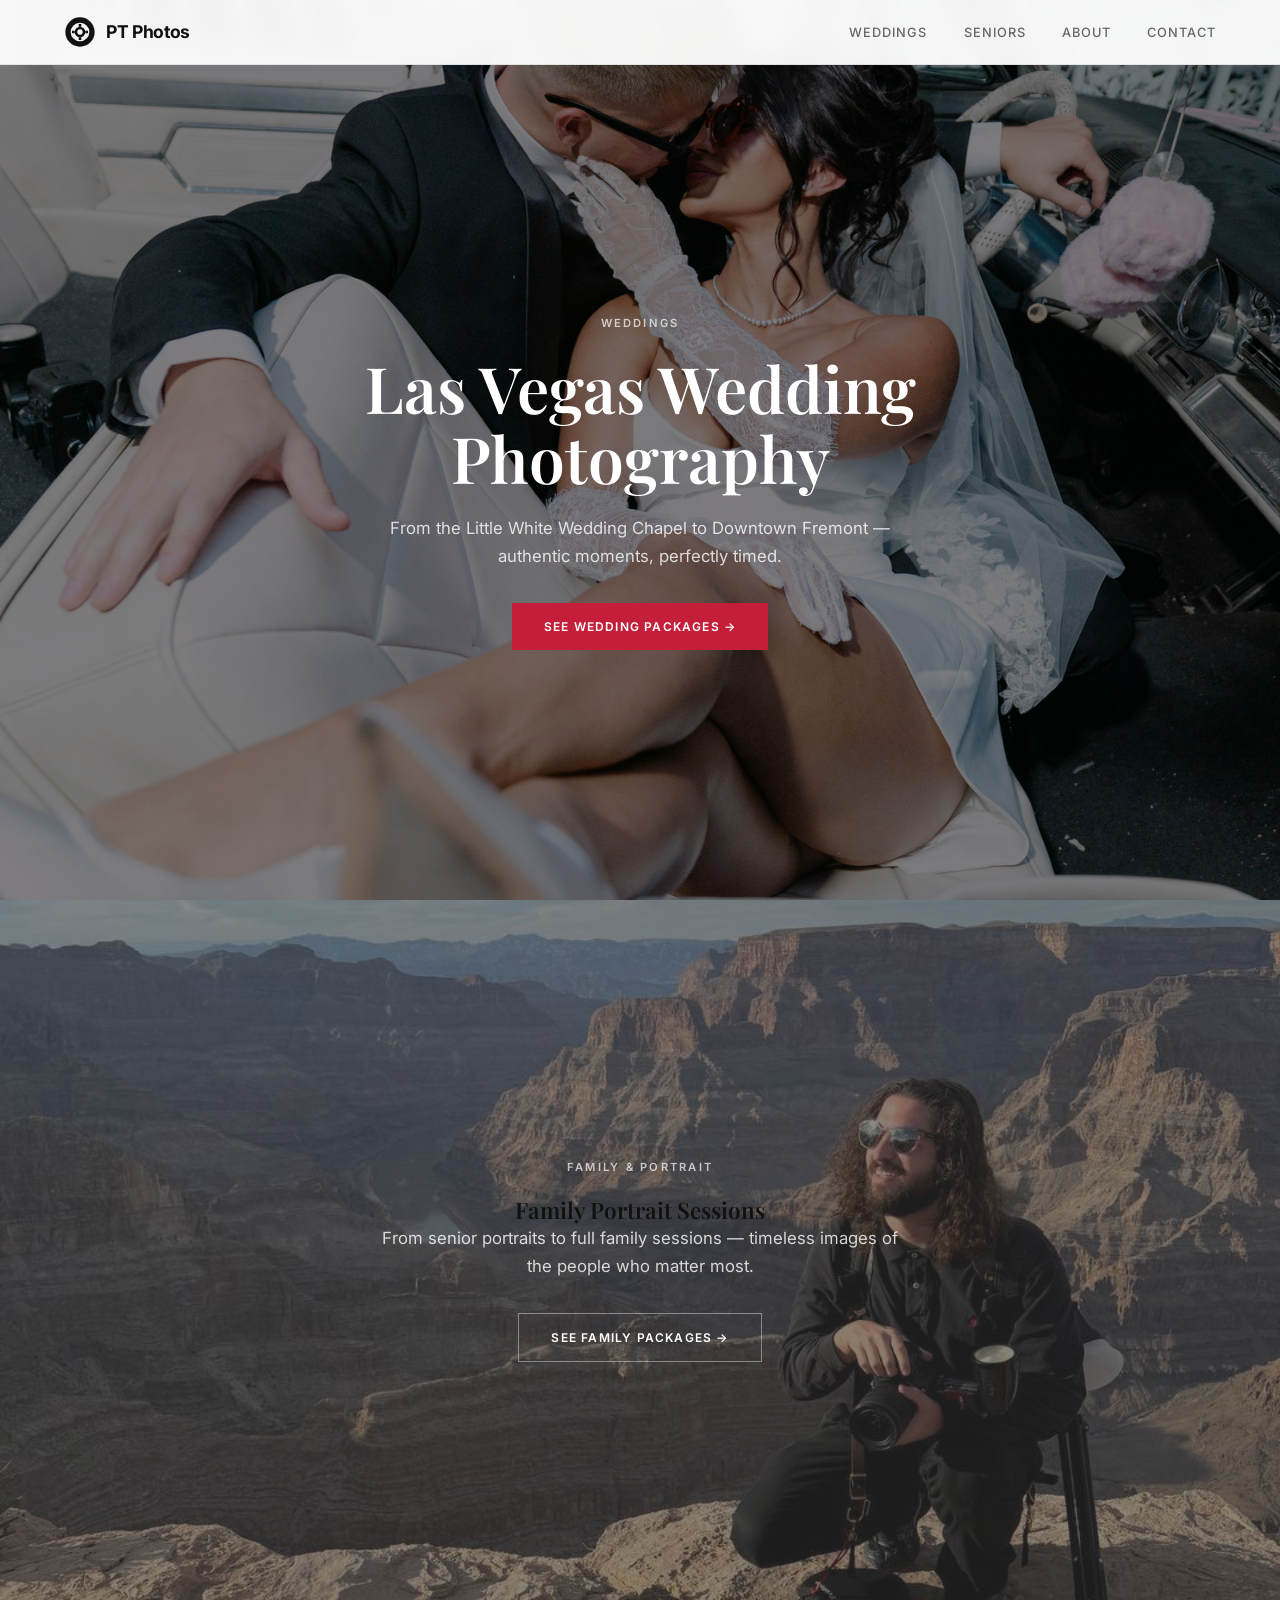
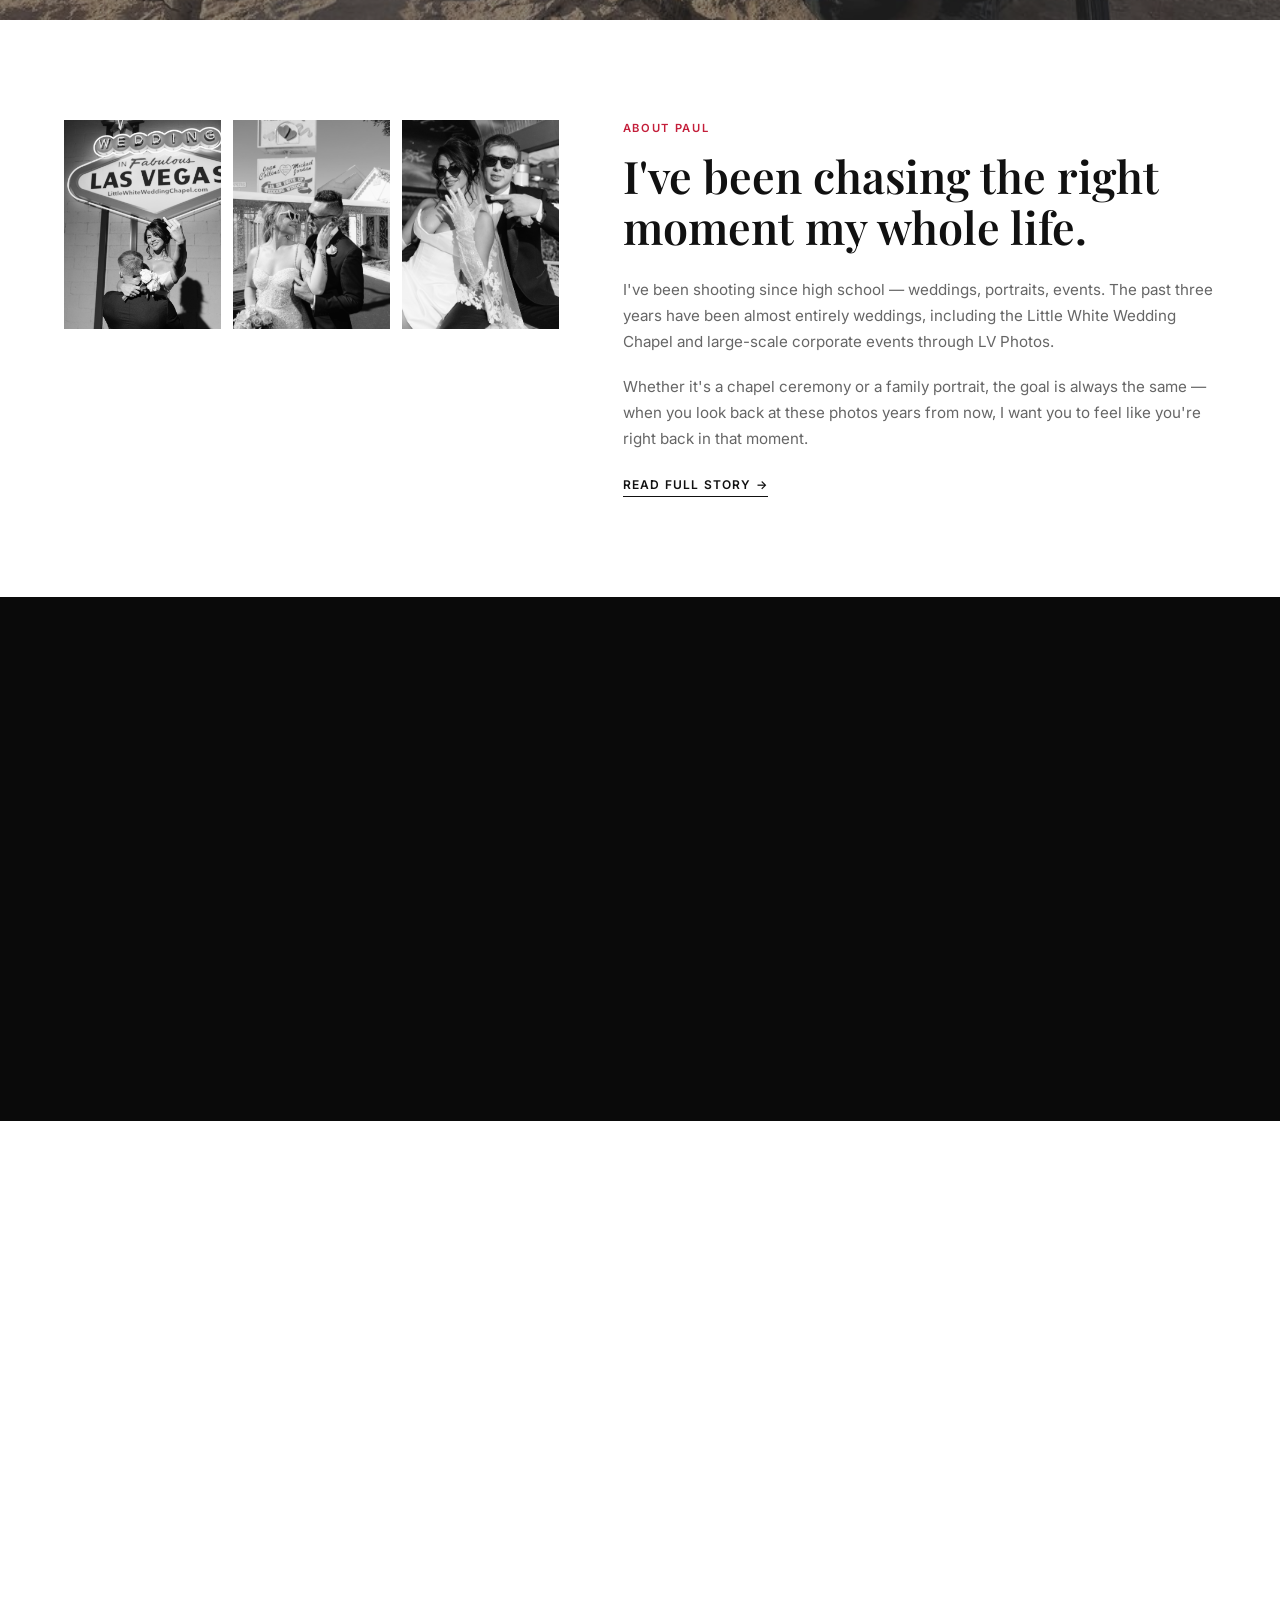
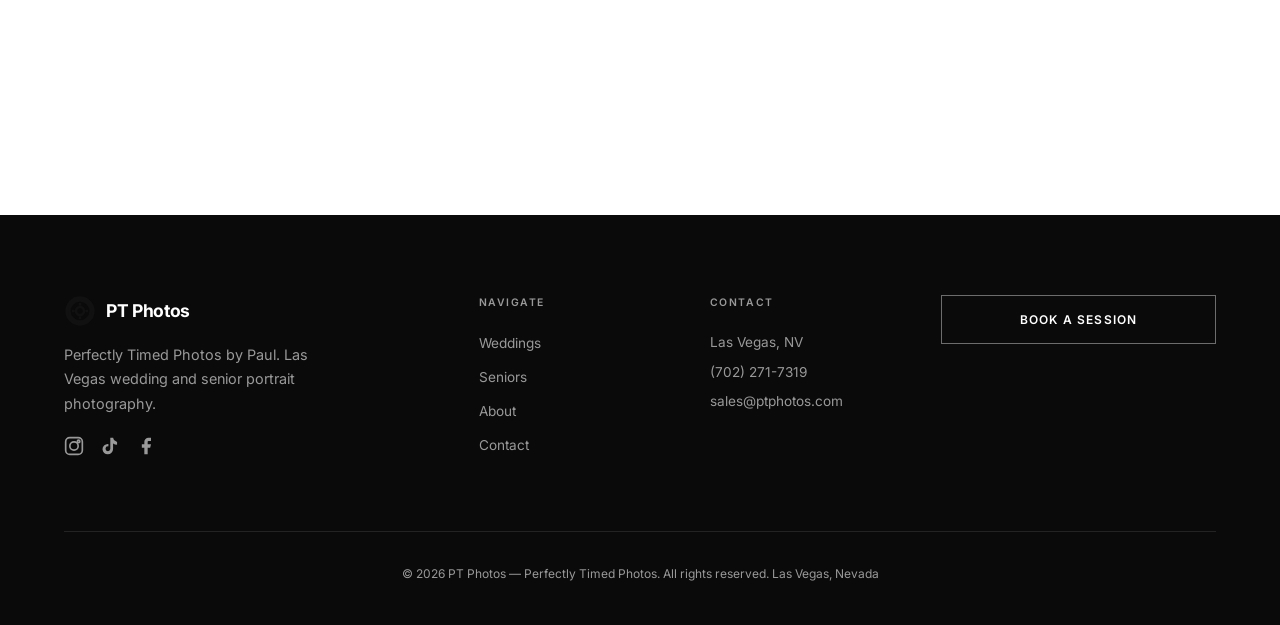
==== index.html @ 885aad05 "Update index.html" ====
<!DOCTYPE html>
<html lang="en">
<head>
    <meta charset="UTF-8">
    <meta name="viewport" content="width=device-width, initial-scale=1.0">
    <title>PT Photos | Las Vegas Wedding & Portrait Photography</title>
    <meta name="description" content="Las Vegas wedding photography by Paul at PT Photos. Perfectly timed photos for weddings and senior portraits.">
    <link rel="stylesheet" href="styles.css">
    <link rel="preconnect" href="https://fonts.googleapis.com">
    <link rel="preconnect" href="https://fonts.gstatic.com" crossorigin>
</head>
<body>

    <nav class="navbar" id="navbar">
        <div class="nav-container">
            <a href="index.html" class="logo">
                <div class="logo-icon">
                    <svg viewBox="0 0 24 24" fill="none" stroke="currentColor" stroke-width="2">
                        <circle cx="12" cy="12" r="3"/>
                        <path d="M12 2C6.48 2 2 6.48 2 12s4.48 10 10 10 10-4.48 10-10S17.52 2 12 2zm0 18c-4.41 0-8-3.59-8-8s3.59-8 8-8 8 3.59 8 8-3.59 8-8 8z"/>
                        <path d="M12 6v2M12 16v2M6 12h2M16 12h2"/>
                    </svg>
                </div>
                PT Photos
            </a>
            <button class="nav-toggle" id="navToggle" aria-label="Menu">
                <span></span>
                <span></span>
                <span></span>
            </button>
            <ul class="nav-menu" id="navMenu">
                <li><a href="weddings.html">Weddings</a></li>
                <li><a href="seniors.html">Seniors</a></li>
                <li><a href="about.html">About</a></li>
                <li><a href="contact.html">Contact</a></li>
            </ul>
        </div>
    </nav>

    <!-- Hero: Weddings -->
    <section class="hero" id="home">
        <div class="hero-bg">
            <img src="photo1.JPG" alt="Las Vegas Wedding Photography">
        </div>
        <div class="hero-overlay"></div>
        <div class="hero-content">
            <p class="hero-label">Weddings</p>
            <h1>Las Vegas Wedding Photography</h1>
            <p class="hero-desc">From the Little White Wedding Chapel to Downtown Fremont — authentic moments, perfectly timed.</p>
            <a href="weddings.html" class="btn btn-primary">See Wedding Packages →</a>
        </div>
    </section>

    <!-- Family Portrait Sessions -->
    <section class="family-sessions">
        <div class="hero-bg">
            <img src="photo2.JPG" alt="Family Portrait Sessions">
        </div>
        <div class="hero-overlay"></div>
        <div class="hero-content">
            <p class="hero-label">Family & Portrait</p>
            <h1>Family Portrait Sessions</h1>
            <p class="hero-desc">From senior portraits to full family sessions — timeless images of the people who matter most.</p>
            <a href="seniors.html" class="btn btn-outline">See Family Packages →</a>
        </div>
    </section>

    <!-- About Paul -->
    <section class="about-home" id="about">
        <div class="container">
            <div class="about-home-grid">
                <div class="about-home-photos reveal">
                    <img src="photo3.JPG" alt="Wedding portrait">
                    <img src="photo4.JPG" alt="Couple portrait">
                    <img src="photo5.JPG" alt="Chapel wedding">
                </div>
                <div class="about-home-text reveal">
                    <span class="section-label">About Paul</span>
                    <h2 class="section-title">I've been chasing the right moment my whole life.</h2>
                    <p>I've been shooting since high school — weddings, portraits, events. The past three years have been almost entirely weddings, including the Little White Wedding Chapel and large-scale corporate events through LV Photos.</p>
                    <p>Whether it's a chapel ceremony or a family portrait, the goal is always the same — when you look back at these photos years from now, I want you to feel like you're right back in that moment.</p>
                    <a href="about.html" class="link-arrow">Read Full Story →</a>
                </div>
            </div>
        </div>
    </section>

    <!-- Testimonial -->
    <section class="testimonial">
        <div class="container">
            <div class="testimonial-content reveal">
                <div class="stars">★★★★★</div>
                <blockquote>"I booked a photographer through the chapel, and Paul was our guy. I can't even begin to say enough about him. We had so much fun with him, and he kept showing us sneak peeks of the pictures and they blew us away. He is extremely talented and was able to capture our fun, flirty, sexy, Vegas dream photos."</blockquote>
                <div class="testimonial-author">Amanda Zeilman</div>
                <div class="testimonial-source">Little White Wedding Chapel · Google Review</div>
            </div>
        </div>
    </section>

    <!-- Stats -->
    <section class="stats">
        <div class="container">
            <div class="stats-grid reveal">
                <div class="stat-item">
                    <div class="stat-number">500+</div>
                    <div class="stat-label">Sessions</div>
                </div>
                <div class="stat-item">
                    <div class="stat-number">5.0</div>
                    <div class="stat-label">Star Rating</div>
                </div>
                <div class="stat-item">
                    <div class="stat-number">10+</div>
                    <div class="stat-label">Years in Las Vegas</div>
                </div>
            </div>
        </div>
    </section>

    <!-- CTA -->
    <section class="cta-section">
        <div class="container">
            <div class="reveal">
                <h2 class="section-title">Ready to book?</h2>
                <p>Whether it's your wedding day or senior year — I'd love to tell your story.</p>
                <div class="cta-buttons">
                    <a href="weddings.html" class="btn btn-dark">Book a Wedding</a>
                    <a href="seniors.html" class="btn btn-outline-dark">Book a Senior Session</a>
                </div>
                <div class="cta-contact">
                    <a href="tel:+17022717319">📞 (702) 271-7319</a>
                    <a href="mailto:sales@ptphotos.com">✉️ sales@ptphotos.com</a>
                </div>
            </div>
        </div>
    </section>

    <!-- Footer -->
    <footer class="footer">
        <div class="container">
            <div class="footer-grid">
                <div class="footer-brand">
                    <a href="index.html" class="logo" style="color:#fff">
                        <div class="logo-icon">
                            <svg viewBox="0 0 24 24" fill="none" stroke="currentColor" stroke-width="2">
                                <circle cx="12" cy="12" r="3"/>
                                <path d="M12 2C6.48 2 2 6.48 2 12s4.48 10 10 10 10-4.48 10-10S17.52 2 12 2zm0 18c-4.41 0-8-3.59-8-8s3.59-8 8-8 8 3.59 8 8-3.59 8-8 8z"/>
                                <path d="M12 6v2M12 16v2M6 12h2M16 12h2"/>
                            </svg>
                        </div>
                        PT Photos
                    </a>
                    <p>Perfectly Timed Photos by Paul. Las Vegas wedding and senior portrait photography.</p>
                    <div class="social-links">
                        <a href="https://www.instagram.com/ptphotos.vegas" target="_blank" rel="noopener" aria-label="Instagram">
                            <svg width="20" height="20" viewBox="0 0 24 24" fill="none" stroke="currentColor" stroke-width="2"><rect x="2" y="2" width="20" height="20" rx="5"/><circle cx="12" cy="12" r="5"/><circle cx="17.5" cy="6.5" r="1.5"/></svg>
                        </a>
                        <a href="https://www.tiktok.com/@perfectly.timed8" target="_blank" rel="noopener" aria-label="TikTok">
                            <svg width="20" height="20" viewBox="0 0 24 24" fill="currentColor"><path d="M19.59 6.69a4.83 4.83 0 01-3.77-4.25V2h-3.45v13.67a2.89 2.89 0 01-2.88 2.5 2.89 2.89 0 01-2.88-2.89 2.89 2.89 0 012.88-2.89c.2 0 .39.02.58.06V9.66a6.37 6.37 0 00-.58-.03A6.34 6.34 0 003 16.04 6.34 6.34 0 009.34 22a6.34 6.34 0 006.34-6.34V9.01a8.16 8.16 0 004.8 1.55V7.11a4.85 4.85 0 01-.89-.42z"/></svg>
                        </a>
                        <a href="https://www.facebook.com/share/1CvV9tf7gH/" target="_blank" rel="noopener" aria-label="Facebook">
                            <svg width="20" height="20" viewBox="0 0 24 24" fill="currentColor"><path d="M18 2h-3a5 5 0 00-5 5v3H7v4h3v8h4v-8h3l1-4h-4V7a1 1 0 011-1h3z"/></svg>
                        </a>
                    </div>
                </div>
                <div>
                    <div class="footer-title">Navigate</div>
                    <ul class="footer-links">
                        <li><a href="weddings.html">Weddings</a></li>
                        <li><a href="seniors.html">Seniors</a></li>
                        <li><a href="about.html">About</a></li>
                        <li><a href="contact.html">Contact</a></li>
                    </ul>
                </div>
                <div>
                    <div class="footer-title">Contact</div>
                    <div class="footer-contact">
                        <p>Las Vegas, NV</p>
                        <p>(702) 271-7319</p>
                        <p>sales@ptphotos.com</p>
                    </div>
                </div>
                <div>
                    <a href="contact.html" class="btn btn-outline" style="width:100%">Book a Session</a>
                </div>
            </div>
            <div class="footer-bottom">
                <p>© 2026 PT Photos — Perfectly Timed Photos. All rights reserved. Las Vegas, Nevada</p>
            </div>
        </div>
    </footer>

    <script src="script.js"></script>
</body>
</html>
---- styles.css ----
/* ============================================
   PT Photos — Multi-Page Website
   Based on Airo.ai design from video
   ============================================ */

@import url('https://fonts.googleapis.com/css2?family=Inter:wght@300;400;500;600;700&family=Playfair+Display:ital,wght@0,400;0,600;0,700;1,400&display=swap');

:root {
    --bg: #ffffff;
    --bg-dark: #0a0a0a;
    --bg-card: #111111;
    --text: #111111;
    --text-light: #ffffff;
    --text-muted: #666666;
    --text-muted-dark: #999999;
    --accent: #c41e3a;
    --accent-hover: #a01830;
    --border: rgba(0,0,0,0.08);
    --border-light: rgba(255,255,255,0.1);
    --transition: all 0.3s ease;
    --font-serif: 'Playfair Display', Georgia, serif;
    --font-sans: 'Inter', -apple-system, BlinkMacSystemFont, sans-serif;
}

* { margin: 0; padding: 0; box-sizing: border-box; }

html { scroll-behavior: smooth; }

body {
    font-family: var(--font-sans);
    background: var(--bg);
    color: var(--text);
    line-height: 1.6;
    font-size: 15px;
    -webkit-font-smoothing: antialiased;
}

.container {
    max-width: 1200px;
    margin: 0 auto;
    padding: 0 24px;
}

img { max-width: 100%; display: block; }

/* ─── Typography ─── */
h1, h2, h3, h4 {
    font-family: var(--font-serif);
    font-weight: 600;
    line-height: 1.2;
}

.section-label {
    font-family: var(--font-sans);
    font-size: 0.7rem;
    font-weight: 600;
    text-transform: uppercase;
    letter-spacing: 0.15em;
    color: var(--accent);
    margin-bottom: 16px;
    display: block;
}

.section-title {
    font-family: var(--font-serif);
    font-size: clamp(1.8rem, 4vw, 2.8rem);
    font-weight: 600;
    line-height: 1.15;
    margin-bottom: 20px;
    color: var(--text);
}

.section-title.light { color: var(--text-light); }

p {
    color: var(--text-muted);
    line-height: 1.7;
    margin-bottom: 16px;
}

/* ─── Buttons ─── */
.btn {
    display: inline-flex;
    align-items: center;
    justify-content: center;
    gap: 8px;
    padding: 14px 32px;
    font-family: var(--font-sans);
    font-size: 0.75rem;
    font-weight: 600;
    text-transform: uppercase;
    letter-spacing: 0.1em;
    text-decoration: none;
    border: none;
    cursor: pointer;
    transition: var(--transition);
}

.btn-primary {
    background: var(--accent);
    color: #fff;
}
.btn-primary:hover { background: var(--accent-hover); }

.btn-dark {
    background: var(--text);
    color: #fff;
}
.btn-dark:hover { background: #333; }

.btn-outline {
    background: transparent;
    color: var(--text-light);
    border: 1px solid rgba(255,255,255,0.4);
}
.btn-outline:hover {
    background: rgba(255,255,255,0.1);
    border-color: #fff;
}

.btn-outline-dark {
    background: transparent;
    color: var(--text);
    border: 1px solid var(--text);
}
.btn-outline-dark:hover {
    background: var(--text);
    color: #fff;
}

/* ─── Navigation ─── */
.navbar {
    position: fixed;
    top: 0; left: 0; right: 0;
    z-index: 1000;
    background: rgba(255,255,255,0.95);
    backdrop-filter: blur(10px);
    border-bottom: 1px solid var(--border);
    transition: var(--transition);
}

.nav-container {
    max-width: 1200px;
    margin: 0 auto;
    padding: 0 24px;
    display: flex;
    align-items: center;
    justify-content: space-between;
    height: 64px;
}

.logo {
    display: flex;
    align-items: center;
    gap: 10px;
    font-family: var(--font-sans);
    font-size: 1.1rem;
    font-weight: 700;
    color: var(--text);
    text-decoration: none;
    letter-spacing: -0.02em;
}

.logo-icon {
    width: 32px;
    height: 32px;
    position: relative;
}

.logo-icon svg {
    width: 100%; height: 100%;
    fill: none;
    stroke: var(--text);
    stroke-width: 2;
}

.nav-menu {
    display: flex;
    list-style: none;
    gap: 36px;
    align-items: center;
}

.nav-menu a {
    color: var(--text-muted);
    text-decoration: none;
    font-size: 0.8rem;
    font-weight: 500;
    text-transform: uppercase;
    letter-spacing: 0.08em;
    transition: var(--transition);
    position: relative;
}

.nav-menu a:hover,
.nav-menu a.active {
    color: var(--text);
}

.nav-menu a.active::after {
    content: '';
    position: absolute;
    bottom: -4px;
    left: 0; right: 0;
    height: 1px;
    background: var(--accent);
}

.nav-toggle {
    display: none;
    flex-direction: column;
    gap: 5px;
    background: none;
    border: none;
    cursor: pointer;
    padding: 4px;
    z-index: 1001;
}

.nav-toggle span {
    display: block;
    width: 24px;
    height: 2px;
    background: var(--text);
    transition: var(--transition);
}

/* ─── Hero ─── */
.hero {
    position: relative;
    min-height: 100vh;
    display: flex;
    align-items: center;
    justify-content: center;
    text-align: center;
    overflow: hidden;
    padding-top: 64px;
}

.hero-bg {
    position: absolute;
    inset: 0;
    z-index: 0;
}

.hero-bg img {
    width: 100%;
    height: 100%;
    object-fit: cover;
}

.hero-overlay {
    position: absolute;
    inset: 0;
    background: rgba(0,0,0,0.5);
    z-index: 1;
}

.hero-content {
    position: relative;
    z-index: 2;
    max-width: 700px;
    padding: 40px 24px;
}

.hero-label {
    font-size: 0.7rem;
    font-weight: 600;
    text-transform: uppercase;
    letter-spacing: 0.2em;
    color: rgba(255,255,255,0.7);
    margin-bottom: 20px;
}

.hero h1 {
    font-family: var(--font-serif);
    font-size: clamp(2.2rem, 5vw, 4rem);
    font-weight: 600;
    color: #fff;
    margin-bottom: 20px;
    line-height: 1.1;
}

.hero-desc {
    font-size: 1.05rem;
    color: rgba(255,255,255,0.8);
    max-width: 520px;
    margin: 0 auto 32px;
    line-height: 1.7;
}

.hero-buttons {
    display: flex;
    gap: 16px;
    justify-content: center;
    flex-wrap: wrap;
}

/* ─── Family Sessions (Home) ─── */
.family-sessions {
    position: relative;
    min-height: 80vh;
    display: flex;
    align-items: center;
    justify-content: center;
    text-align: center;
    overflow: hidden;
}

.family-sessions .hero-bg img {
    opacity: 0.8;
}

.family-sessions .hero-overlay {
    background: rgba(0,0,0,0.45);
}

/* ─── About (Home) ─── */
.about-home {
    padding: 100px 0;
    background: var(--bg);
}

.about-home-grid {
    display: grid;
    grid-template-columns: 1fr 1.2fr;
    gap: 64px;
    align-items: start;
}

.about-home-photos {
    display: grid;
    grid-template-columns: repeat(3, 1fr);
    gap: 12px;
}

.about-home-photos img {
    width: 100%;
    aspect-ratio: 3/4;
    object-fit: cover;
    filter: grayscale(100%);
}

.about-home-text .section-label {
    margin-bottom: 12px;
}

.about-home-text .section-title {
    margin-bottom: 24px;
}

.about-home-text p {
    font-size: 0.95rem;
    margin-bottom: 20px;
}

.link-arrow {
    display: inline-flex;
    align-items: center;
    gap: 6px;
    font-size: 0.75rem;
    font-weight: 600;
    text-transform: uppercase;
    letter-spacing: 0.1em;
    color: var(--text);
    text-decoration: none;
    border-bottom: 1px solid var(--text);
    padding-bottom: 2px;
    transition: var(--transition);
}

.link-arrow:hover {
    color: var(--accent);
    border-color: var(--accent);
}

/* ─── Testimonial ─── */
.testimonial {
    background: var(--bg-dark);
    padding: 100px 0;
    text-align: center;
}

.testimonial-content {
    max-width: 700px;
    margin: 0 auto;
}

.stars {
    color: var(--accent);
    font-size: 1.2rem;
    letter-spacing: 4px;
    margin-bottom: 24px;
}

.testimonial blockquote {
    font-family: var(--font-serif);
    font-size: clamp(1.2rem, 3vw, 1.6rem);
    font-style: italic;
    color: var(--text-light);
    line-height: 1.5;
    margin-bottom: 32px;
}

.testimonial-author {
    color: var(--text-light);
    font-weight: 600;
    font-size: 0.9rem;
    margin-bottom: 4px;
}

.testimonial-source {
    font-size: 0.7rem;
    text-transform: uppercase;
    letter-spacing: 0.15em;
    color: var(--text-muted-dark);
}

/* ─── Stats ─── */
.stats {
    padding: 80px 0;
    background: var(--bg);
}

.stats-grid {
    display: grid;
    grid-template-columns: repeat(3, 1fr);
    gap: 40px;
    text-align: center;
}

.stat-number {
    font-family: var(--font-serif);
    font-size: clamp(2.5rem, 5vw, 3.5rem);
    font-weight: 600;
    color: var(--text);
    line-height: 1;
    margin-bottom: 8px;
}

.stat-label {
    font-size: 0.75rem;
    font-weight: 500;
    text-transform: uppercase;
    letter-spacing: 0.1em;
    color: var(--text-muted);
}

/* ─── CTA Section ─── */
.cta-section {
    padding: 100px 0;
    text-align: center;
    background: var(--bg);
}

.cta-section .section-title {
    margin-bottom: 12px;
}

.cta-section p {
    max-width: 500px;
    margin: 0 auto 32px;
}

.cta-buttons {
    display: flex;
    gap: 16px;
    justify-content: center;
    flex-wrap: wrap;
    margin-bottom: 32px;
}

.cta-contact {
    display: flex;
    gap: 32px;
    justify-content: center;
    flex-wrap: wrap;
}

.cta-contact a {
    color: var(--text-muted);
    text-decoration: none;
    font-size: 0.9rem;
    display: flex;
    align-items: center;
    gap: 8px;
    transition: var(--transition);
}

.cta-contact a:hover { color: var(--text); }

/* ─── Footer ─── */
.footer {
    background: var(--bg-dark);
    color: var(--text-light);
    padding: 80px 0 40px;
}

.footer-grid {
    display: grid;
    grid-template-columns: 2fr 1fr 1fr 1.5fr;
    gap: 48px;
    margin-bottom: 64px;
}

.footer-brand p {
    color: var(--text-muted-dark);
    font-size: 0.9rem;
    max-width: 280px;
    margin: 16px 0 20px;
}

.social-links {
    display: flex;
    gap: 16px;
}

.social-links a {
    color: var(--text-muted-dark);
    transition: var(--transition);
}

.social-links a:hover { color: #fff; }

.footer-title {
    font-family: var(--font-sans);
    font-size: 0.65rem;
    font-weight: 600;
    text-transform: uppercase;
    letter-spacing: 0.15em;
    color: var(--text-muted-dark);
    margin-bottom: 20px;
}

.footer-links {
    list-style: none;
}

.footer-links li { margin-bottom: 10px; }

.footer-links a {
    color: var(--text-muted-dark);
    text-decoration: none;
    font-size: 0.85rem;
    transition: var(--transition);
}

.footer-links a:hover { color: #fff; }

.footer-contact p {
    color: var(--text-muted-dark);
    font-size: 0.85rem;
    margin-bottom: 6px;
}

.footer-contact .btn {
    margin-top: 16px;
    width: 100%;
}

.footer-bottom {
    border-top: 1px solid var(--border-light);
    padding-top: 32px;
    text-align: center;
}

.footer-bottom p {
    font-size: 0.75rem;
    color: var(--text-muted-dark);
    margin: 0;
}

/* ─── Page Header (Weddings/Seniors inner) ─── */
.page-header {
    position: relative;
    min-height: 90vh;
    display: flex;
    align-items: center;
    justify-content: center;
    text-align: center;
    overflow: hidden;
    padding-top: 64px;
}

.page-header .hero-content {
    max-width: 640px;
}

/* ─── Portfolio ─── */
.portfolio-section {
    padding: 100px 0;
    background: var(--bg);
}

.portfolio-masonry {
    column-count: 2;
    column-gap: 16px;
}

.portfolio-masonry .portfolio-item {
    break-inside: avoid;
    margin-bottom: 16px;
    overflow: hidden;
}

.portfolio-masonry img {
    width: 100%;
    transition: transform 0.6s ease;
}

.portfolio-masonry .portfolio-item:hover img {
    transform: scale(1.03);
}

/* ─── Packages ─── */
.packages-section {
    background: var(--bg-dark);
    padding: 100px 0;
}

.packages-section .section-label,
.packages-section .section-title,
.packages-section > .container > p {
    text-align: center;
}

.packages-section > .container > p {
    max-width: 600px;
    margin: 0 auto 48px;
    color: var(--text-muted-dark);
}

.packages-grid {
    display: grid;
    grid-template-columns: repeat(4, 1fr);
    gap: 20px;
}

.package-card {
    background: rgba(255,255,255,0.03);
    border: 1px solid var(--border-light);
    padding: 32px 24px;
    transition: var(--transition);
    display: flex;
    flex-direction: column;
}

.package-card:hover {
    border-color: rgba(255,255,255,0.2);
    transform: translateY(-4px);
}

.package-card.featured {
    background: var(--accent);
    border-color: var(--accent);
}

.package-card.featured .package-name,
.package-card.featured .package-price,
.package-card.featured .package-desc,
.package-card.featured .package-list li,
.package-card.featured .package-badge {
    color: #fff;
}

.package-card.featured .package-list li::before {
    background: #fff;
}

.package-badge {
    font-size: 0.65rem;
    font-weight: 700;
    text-transform: uppercase;
    letter-spacing: 0.15em;
    color: var(--text-muted-dark);
    margin-bottom: 12px;
    min-height: 16px;
}

.package-name {
    font-family: var(--font-serif);
    font-size: 1.1rem;
    font-weight: 600;
    color: var(--text-light);
    margin-bottom: 4px;
}

.package-time {
    font-size: 0.75rem;
    color: var(--text-muted-dark);
    text-transform: uppercase;
    letter-spacing: 0.08em;
    margin-bottom: 12px;
}

.package-price {
    font-family: var(--font-serif);
    font-size: 2rem;
    font-weight: 600;
    color: var(--text-light);
    margin-bottom: 12px;
    line-height: 1;
}

.package-desc {
    font-size: 0.8rem;
    color: var(--text-muted-dark);
    margin-bottom: 20px;
    line-height: 1.5;
}

.package-list {
    list-style: none;
    margin-bottom: 24px;
    flex-grow: 1;
}

.package-list li {
    position: relative;
    padding-left: 18px;
    margin-bottom: 8px;
    font-size: 0.8rem;
    color: var(--text-muted-dark);
    line-height: 1.5;
}

.package-list li::before {
    content: '';
    position: absolute;
    left: 0;
    top: 7px;
    width: 5px;
    height: 5px;
    background: var(--accent);
    border-radius: 50%;
}

.package-card .btn-outline {
    width: 100%;
    font-size: 0.7rem;
}

.package-card.featured .btn-outline {
    border-color: rgba(255,255,255,0.5);
    color: #fff;
}

.package-card.featured .btn-outline:hover {
    background: rgba(255,255,255,0.15);
}

/* ─── Contact Form ─── */
.contact-section {
    padding: 100px 0;
    background: var(--bg);
}

.contact-section .section-label,
.contact-section .section-title {
    text-align: center;
}

.contact-section > .container > p {
    text-align: center;
    max-width: 500px;
    margin: 0 auto 40px;
}

.contact-grid {
    display: grid;
    grid-template-columns: 1fr 1fr;
    gap: 64px;
    max-width: 1000px;
    margin: 0 auto;
}

.contact-form {
    display: flex;
    flex-direction: column;
    gap: 16px;
}

.form-row {
    display: grid;
    grid-template-columns: 1fr 1fr;
    gap: 16px;
}

.contact-form input,
.contact-form select,
.contact-form textarea {
    width: 100%;
    background: transparent;
    border: 1px solid var(--border);
    padding: 14px 16px;
    color: var(--text);
    font-family: var(--font-sans);
    font-size: 0.9rem;
    outline: none;
    transition: var(--transition);
    border-radius: 0;
}

.contact-form input:focus,
.contact-form select:focus,
.contact-form textarea:focus {
    border-color: var(--text);
}

.contact-form input::placeholder,
.contact-form textarea::placeholder {
    color: #aaa;
}

.contact-form select {
    cursor: pointer;
    appearance: none;
    background-image: url("data:image/svg+xml,%3Csvg xmlns='http://www.w3.org/2000/svg' width='12' height='12' viewBox='0 0 24 24' fill='none' stroke='%23999' stroke-width='2'%3E%3Cpath d='M6 9l6 6 6-6'/%3E%3C/svg%3E");
    background-repeat: no-repeat;
    background-position: right 14px center;
}

.contact-form .btn-primary {
    width: 100%;
    margin-top: 8px;
}

.contact-info-box {
    padding-top: 8px;
}

.contact-info-item {
    margin-bottom: 24px;
}

.contact-info-item strong {
    display: block;
    font-size: 0.65rem;
    font-weight: 600;
    text-transform: uppercase;
    letter-spacing: 0.12em;
    color: var(--text-muted);
    margin-bottom: 4px;
}

.contact-info-item span,
.contact-info-item a {
    color: var(--text);
    font-size: 0.95rem;
    text-decoration: none;
}

.contact-info-item a:hover { color: var(--accent); }

/* ─── Dark CTA ─── */
.cta-dark {
    background: var(--bg-dark);
    padding: 80px 0;
    text-align: center;
}

.cta-dark h3 {
    font-family: var(--font-serif);
    font-size: clamp(1.4rem, 3vw, 2rem);
    color: var(--text-light);
    margin-bottom: 24px;
}

/* ─── Seniors Page ─── */
.seniors-about {
    padding: 100px 0;
    background: var(--bg);
}

.seniors-about-grid {
    display: grid;
    grid-template-columns: 1fr 1fr;
    gap: 64px;
    align-items: start;
}

.seniors-about-text ul {
    list-style: none;
    margin: 24px 0;
}

.seniors-about-text li {
    position: relative;
    padding-left: 18px;
    margin-bottom: 10px;
    color: var(--text-muted);
    font-size: 0.9rem;
}

.seniors-about-text li::before {
    content: '';
    position: absolute;
    left: 0;
    top: 9px;
    width: 5px;
    height: 5px;
    background: var(--accent);
    border-radius: 50%;
}

.seniors-gallery {
    display: grid;
    grid-template-columns: repeat(2, 1fr);
    gap: 12px;
}

.seniors-gallery img {
    width: 100%;
    aspect-ratio: 1;
    object-fit: cover;
}

/* ─── Process ─── */
.process-section {
    padding: 100px 0;
    background: var(--bg);
}

.process-section .section-label,
.process-section .section-title {
    text-align: center;
}

.process-grid {
    display: grid;
    grid-template-columns: repeat(3, 1fr);
    gap: 40px;
    margin-top: 48px;
}

.process-step {
    text-align: center;
}

.process-number {
    font-family: var(--font-serif);
    font-size: 3rem;
    font-weight: 600;
    color: rgba(196,30,58,0.2);
    line-height: 1;
    margin-bottom: 16px;
}

.process-step h4 {
    font-size: 1.1rem;
    margin-bottom: 8px;
}

.process-step p {
    font-size: 0.85rem;
    max-width: 280px;
    margin: 0 auto;
}

/* ─── Contact Page ─── */
.contact-page-form {
    max-width: 600px;
    margin: 0 auto;
}

.contact-page-header {
    text-align: center;
    padding: 140px 0 60px;
    background: var(--bg);
}

.contact-details-grid {
    display: grid;
    grid-template-columns: repeat(3, 1fr);
    gap: 32px;
    max-width: 800px;
    margin: 48px auto 0;
    text-align: center;
}

.explore-tags {
    display: flex;
    gap: 12px;
    justify-content: center;
    flex-wrap: wrap;
    margin-top: 32px;
}

.explore-tags a {
    display: inline-block;
    padding: 10px 20px;
    border: 1px solid var(--border);
    color: var(--text);
    text-decoration: none;
    font-size: 0.75rem;
    font-weight: 500;
    text-transform: uppercase;
    letter-spacing: 0.08em;
    transition: var(--transition);
}

.explore-tags a:hover {
    border-color: var(--text);
    background: var(--text);
    color: #fff;
}

/* ─── FAQ ─── */
.faq-section {
    background: var(--bg-dark);
    padding: 100px 0;
}

.faq-section .section-label,
.faq-section .section-title {
    text-align: center;
}

.faq-list {
    max-width: 700px;
    margin: 48px auto 0;
}

.faq-item {
    border-bottom: 1px solid var(--border-light);
}

.faq-question {
    width: 100%;
    background: none;
    border: none;
    color: var(--text-light);
    font-family: var(--font-sans);
    font-size: 0.95rem;
    font-weight: 500;
    padding: 20px 0;
    text-align: left;
    cursor: pointer;
    display: flex;
    justify-content: space-between;
    align-items: center;
    transition: var(--transition);
}

.faq-question:hover { color: var(--accent); }

.faq-icon {
    font-size: 1.2rem;
    transition: transform 0.3s ease;
    color: var(--text-muted-dark);
}

.faq-item.active .faq-icon {
    transform: rotate(45deg);
}

.faq-answer {
    max-height: 0;
    overflow: hidden;
    transition: max-height 0.3s ease, padding 0.3s ease;
}

.faq-item.active .faq-answer {
    max-height: 200px;
    padding-bottom: 20px;
}

.faq-answer p {
    color: var(--text-muted-dark);
    font-size: 0.9rem;
    margin: 0;
}

/* ─── Mobile Menu ─── */
@media (max-width: 768px) {
    .nav-menu {
        position: fixed;
        top: 0;
        right: -100%;
        width: 70%;
        max-width: 300px;
        height: 100vh;
        background: #fff;
        flex-direction: column;
        padding: 80px 32px;
        gap: 24px;
        transition: var(--transition);
        border-left: 1px solid var(--border);
        align-items: flex-start;
    }
    .nav-menu.active { right: 0; }
    .nav-toggle { display: flex; }
    .nav-toggle.active span:nth-child(1) { transform: rotate(45deg) translate(5px, 5px); }
    .nav-toggle.active span:nth-child(2) { opacity: 0; }
    .nav-toggle.active span:nth-child(3) { transform: rotate(-45deg) translate(5px, -5px); }
    
    .about-home-grid,
    .contact-grid,
    .seniors-about-grid {
        grid-template-columns: 1fr;
    }
    
    .stats-grid,
    .packages-grid,
    .process-grid,
    .footer-grid,
    .contact-details-grid {
        grid-template-columns: 1fr;
    }
    
    .portfolio-masonry { column-count: 1; }
    
    .footer-grid { gap: 32px; }
    
    .form-row { grid-template-columns: 1fr; }
    
    .hero h1 { font-size: 2rem; }
}

@media (max-width: 1024px) {
    .packages-grid { grid-template-columns: repeat(2, 1fr); }
}

@media (max-width: 480px) {
    .packages-grid { grid-template-columns: 1fr; }
    .about-home-photos { grid-template-columns: 1fr; }
    .about-home-photos img { aspect-ratio: 16/9; }
}

/* ─── Scroll Reveal ─── */
.reveal {
    opacity: 0;
    transform: translateY(30px);
    transition: opacity 0.8s ease, transform 0.8s ease;
}

.reveal.active {
    opacity: 1;
    transform: translateY(0);
}
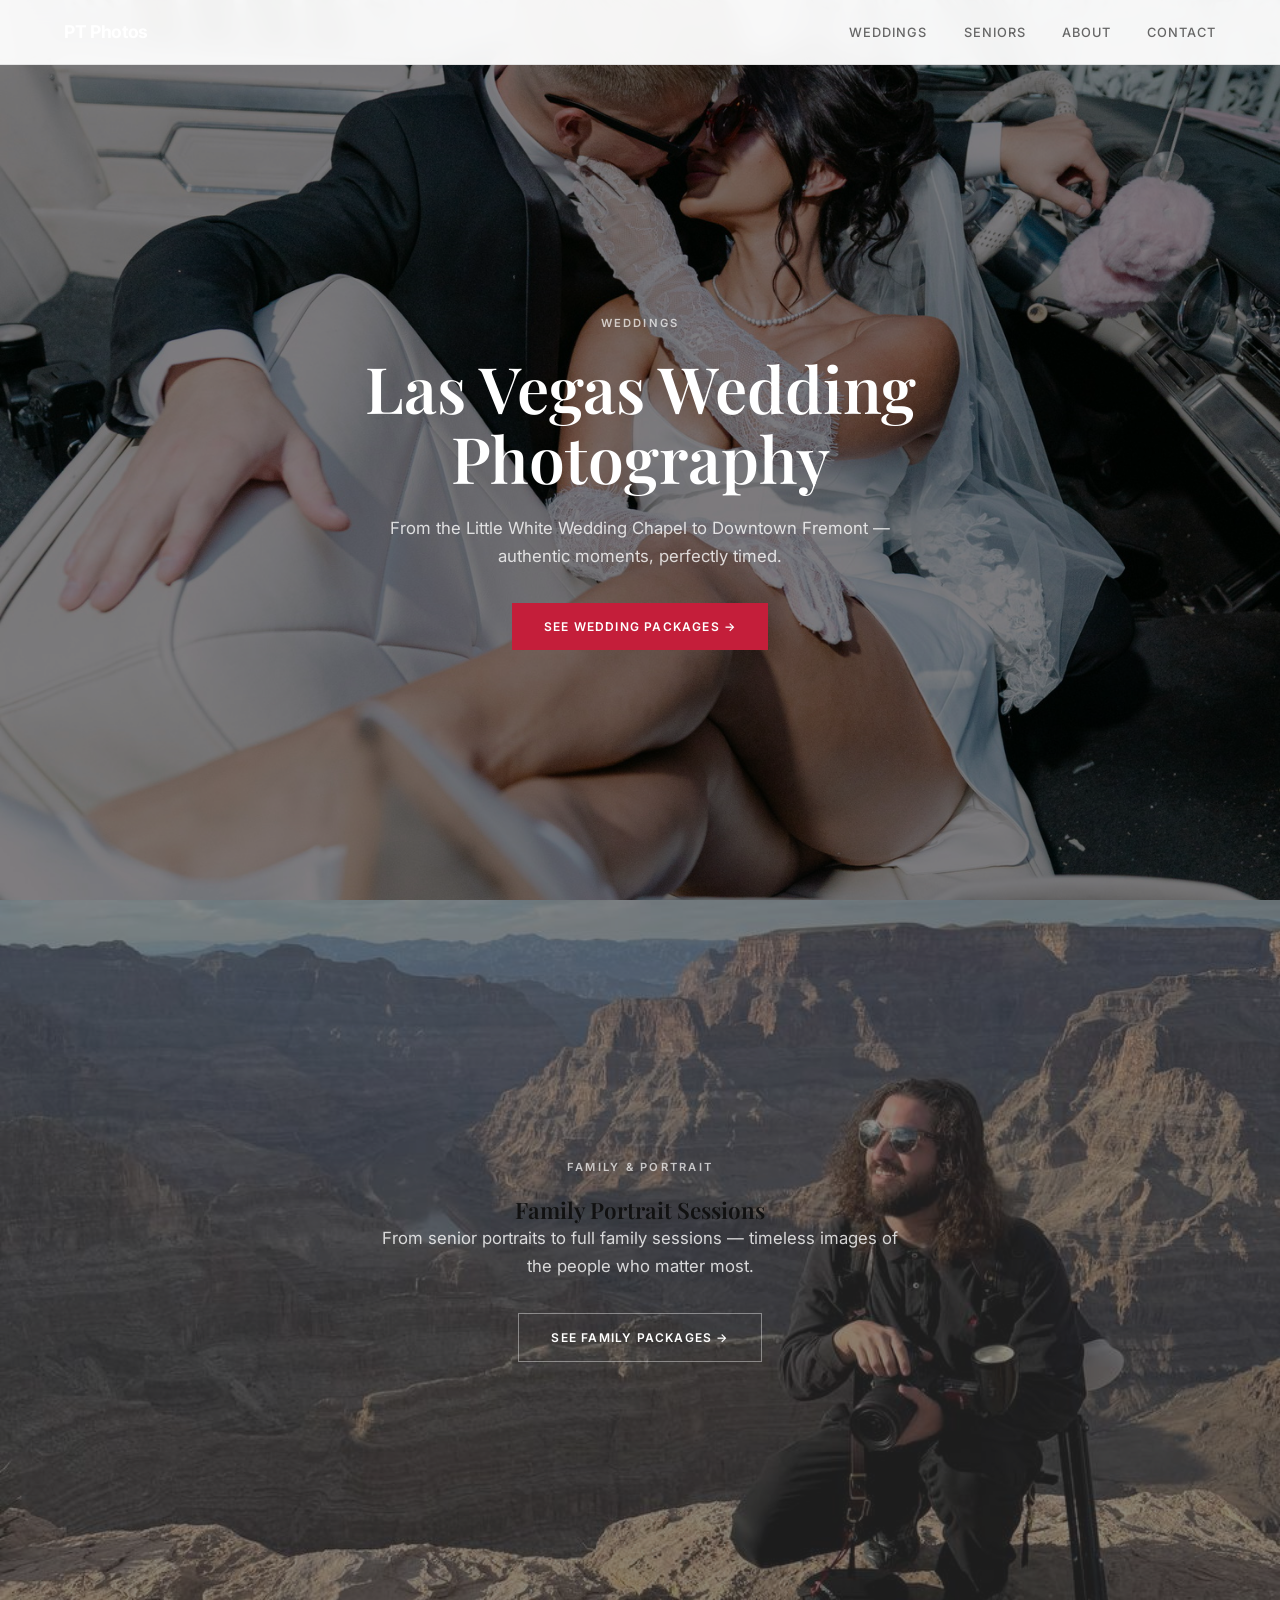
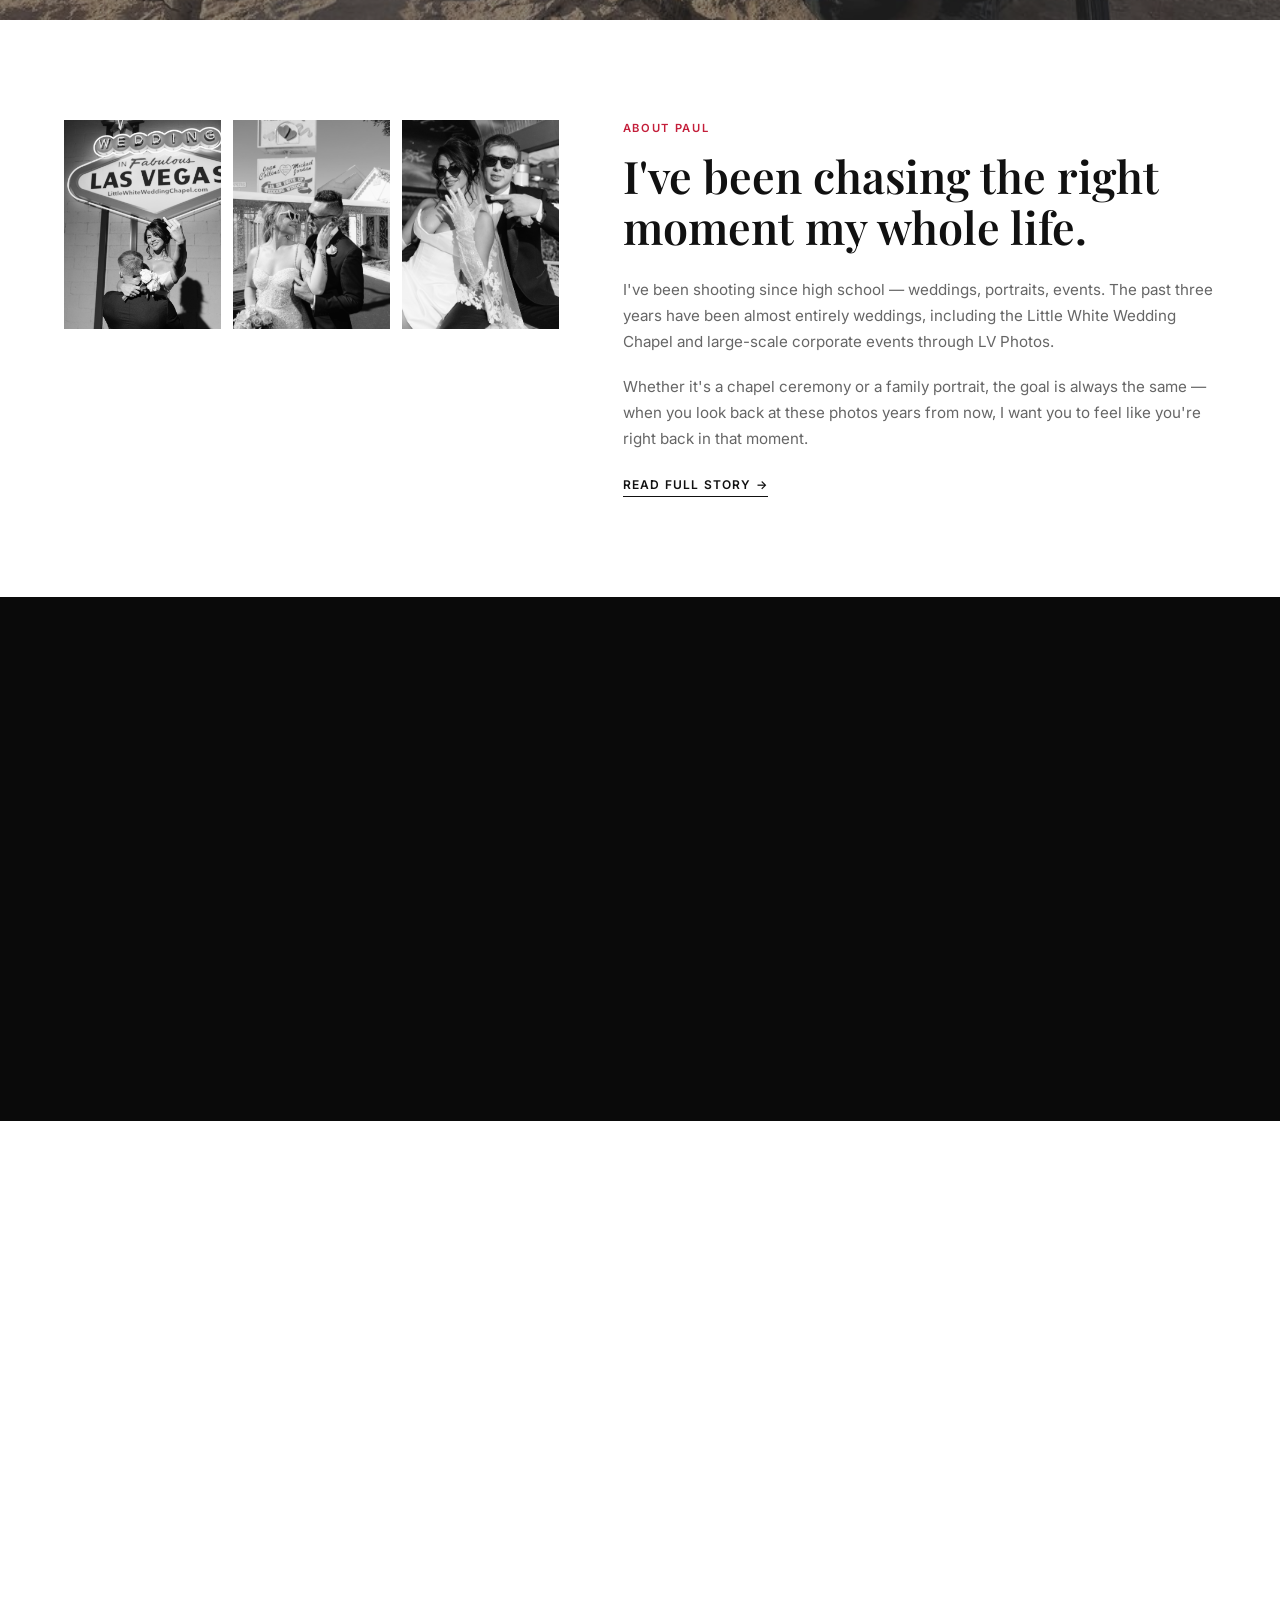
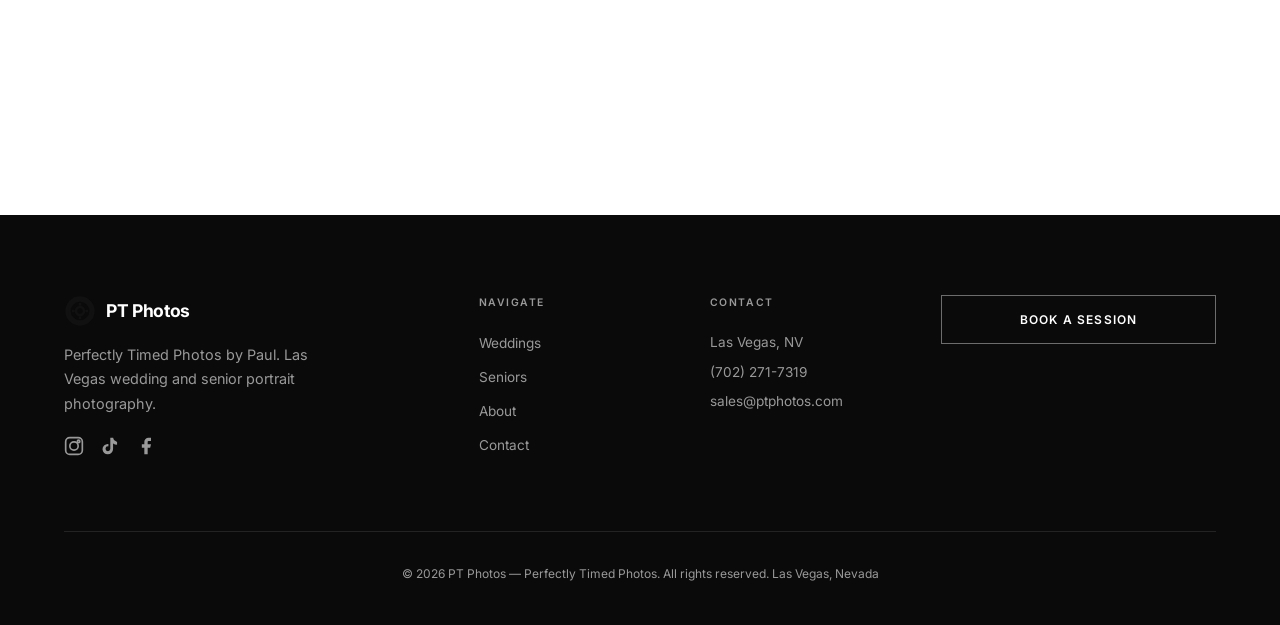
==== commit d256e24a: "Update index.html" ====
--- a/index.html
+++ b/index.html
@@ -13,16 +13,7 @@
 
     <nav class="navbar" id="navbar">
         <div class="nav-container">
-            <a href="index.html" class="logo">
-                <div class="logo-icon">
-                    <svg viewBox="0 0 24 24" fill="none" stroke="currentColor" stroke-width="2">
-                        <circle cx="12" cy="12" r="3"/>
-                        <path d="M12 2C6.48 2 2 6.48 2 12s4.48 10 10 10 10-4.48 10-10S17.52 2 12 2zm0 18c-4.41 0-8-3.59-8-8s3.59-8 8-8 8 3.59 8 8-3.59 8-8 8z"/>
-                        <path d="M12 6v2M12 16v2M6 12h2M16 12h2"/>
-                    </svg>
-                </div>
-                PT Photos
-            </a>
+          <a href="index.html" class="logo" style="color:#fff">PT Photos</a>
             <button class="nav-toggle" id="navToggle" aria-label="Menu">
                 <span></span>
                 <span></span>
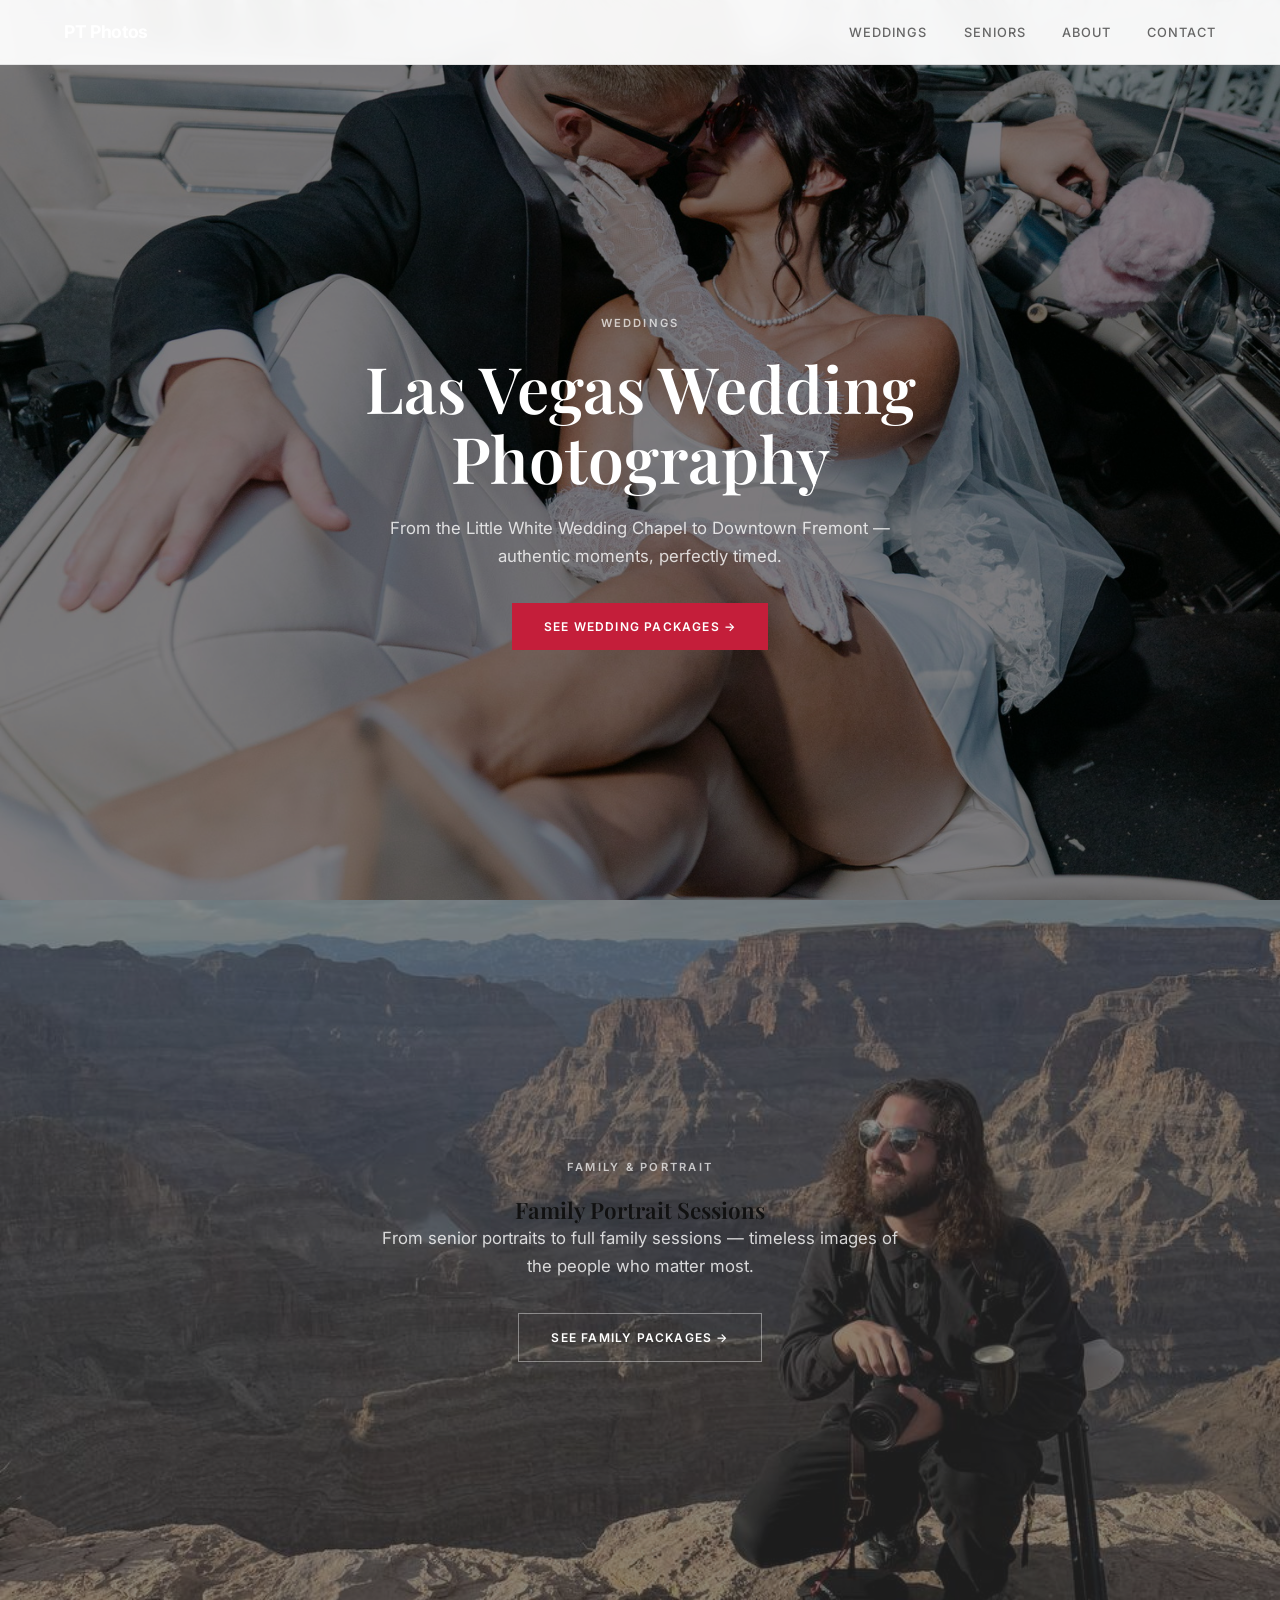
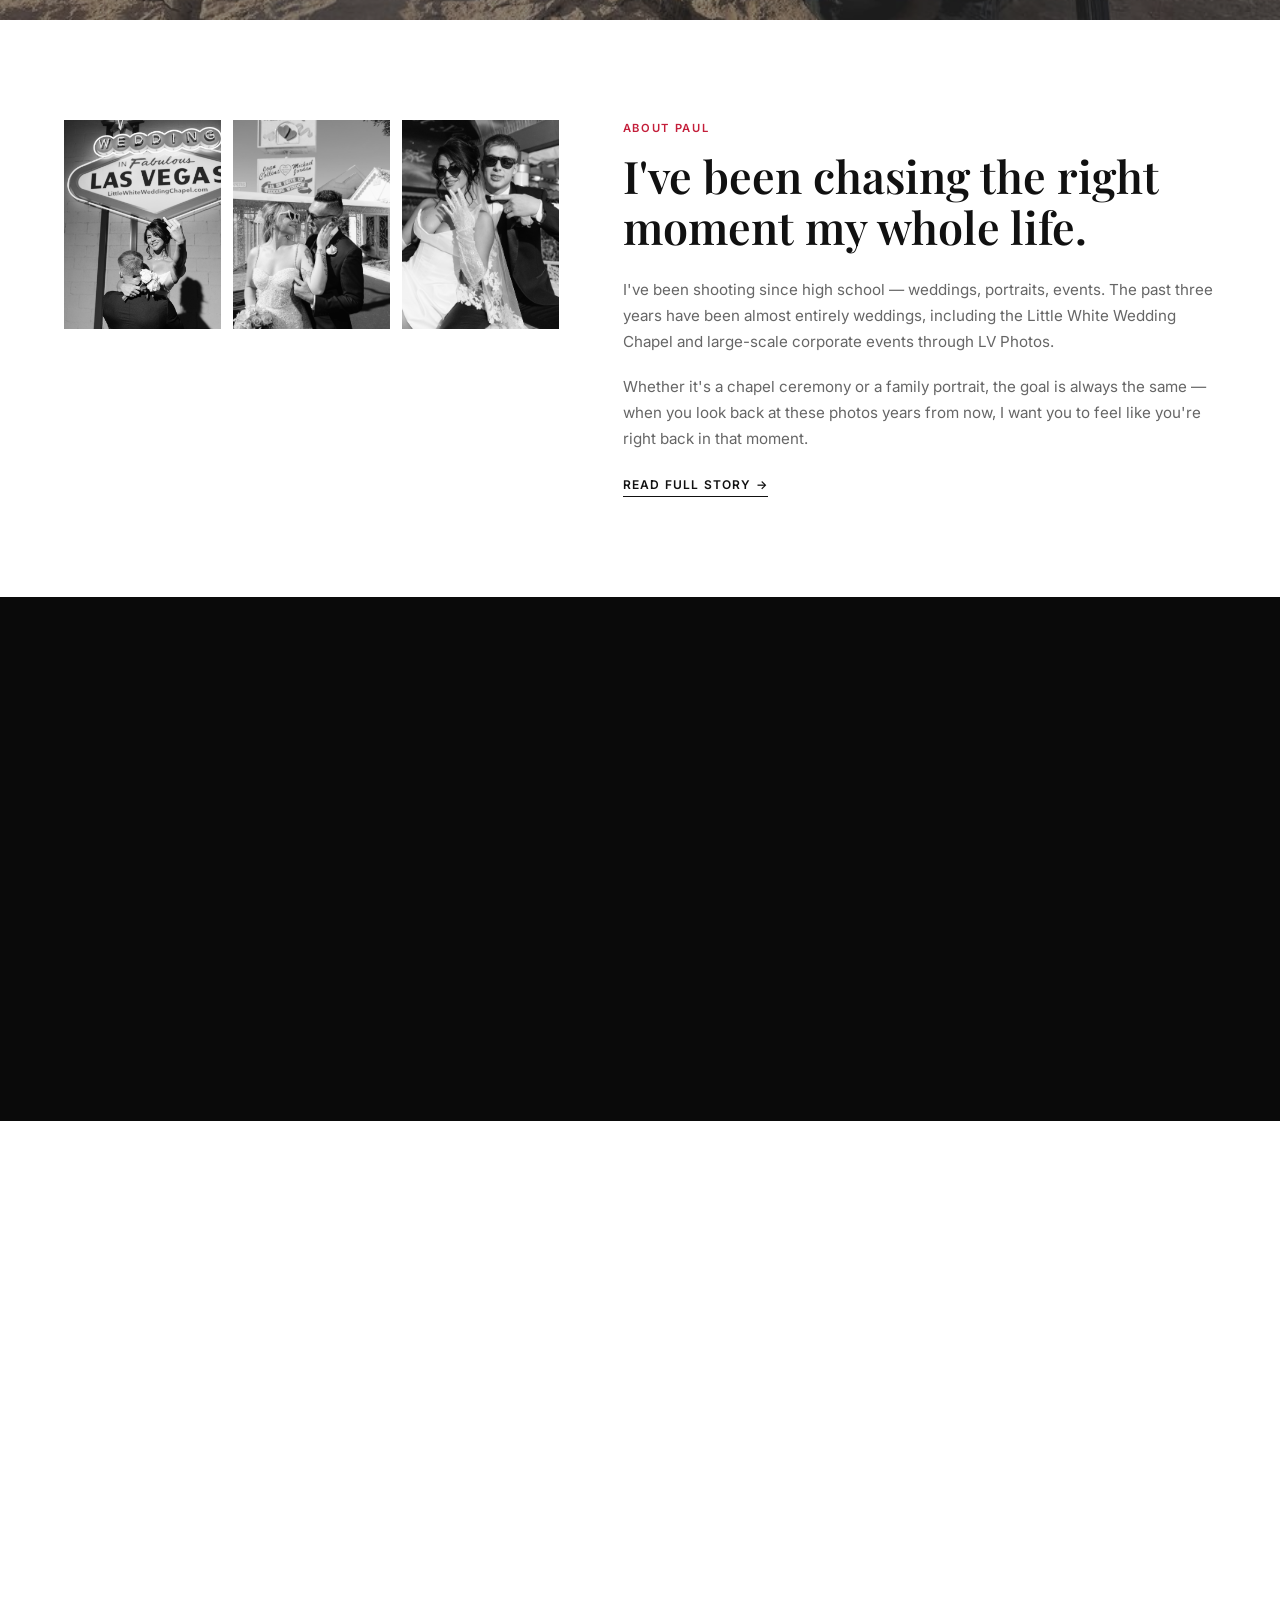
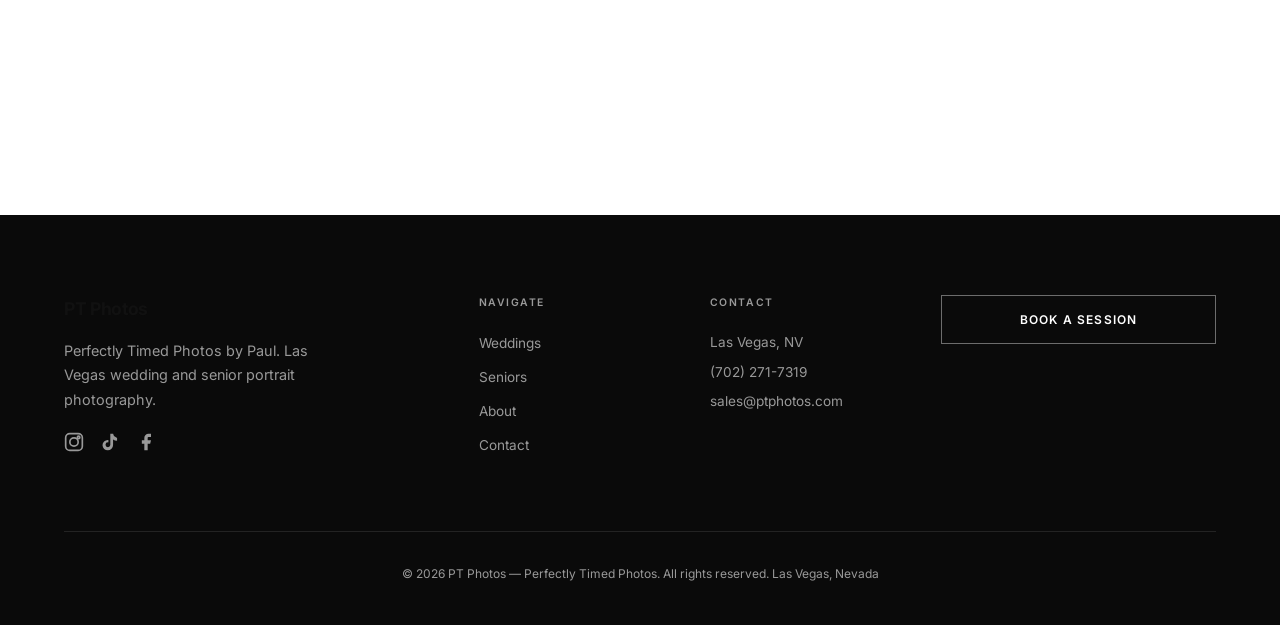
==== commit ddd4a067: "Update index.html" ====
--- a/index.html
+++ b/index.html
@@ -131,16 +131,7 @@
         <div class="container">
             <div class="footer-grid">
                 <div class="footer-brand">
-                    <a href="index.html" class="logo" style="color:#fff">
-                        <div class="logo-icon">
-                            <svg viewBox="0 0 24 24" fill="none" stroke="currentColor" stroke-width="2">
-                                <circle cx="12" cy="12" r="3"/>
-                                <path d="M12 2C6.48 2 2 6.48 2 12s4.48 10 10 10 10-4.48 10-10S17.52 2 12 2zm0 18c-4.41 0-8-3.59-8-8s3.59-8 8-8 8 3.59 8 8-3.59 8-8 8z"/>
-                                <path d="M12 6v2M12 16v2M6 12h2M16 12h2"/>
-                            </svg>
-                        </div>
-                        PT Photos
-                    </a>
+                   <a href="index.html" class="logo">PT Photos</a>
                     <p>Perfectly Timed Photos by Paul. Las Vegas wedding and senior portrait photography.</p>
                     <div class="social-links">
                         <a href="https://www.instagram.com/ptphotos.vegas" target="_blank" rel="noopener" aria-label="Instagram">
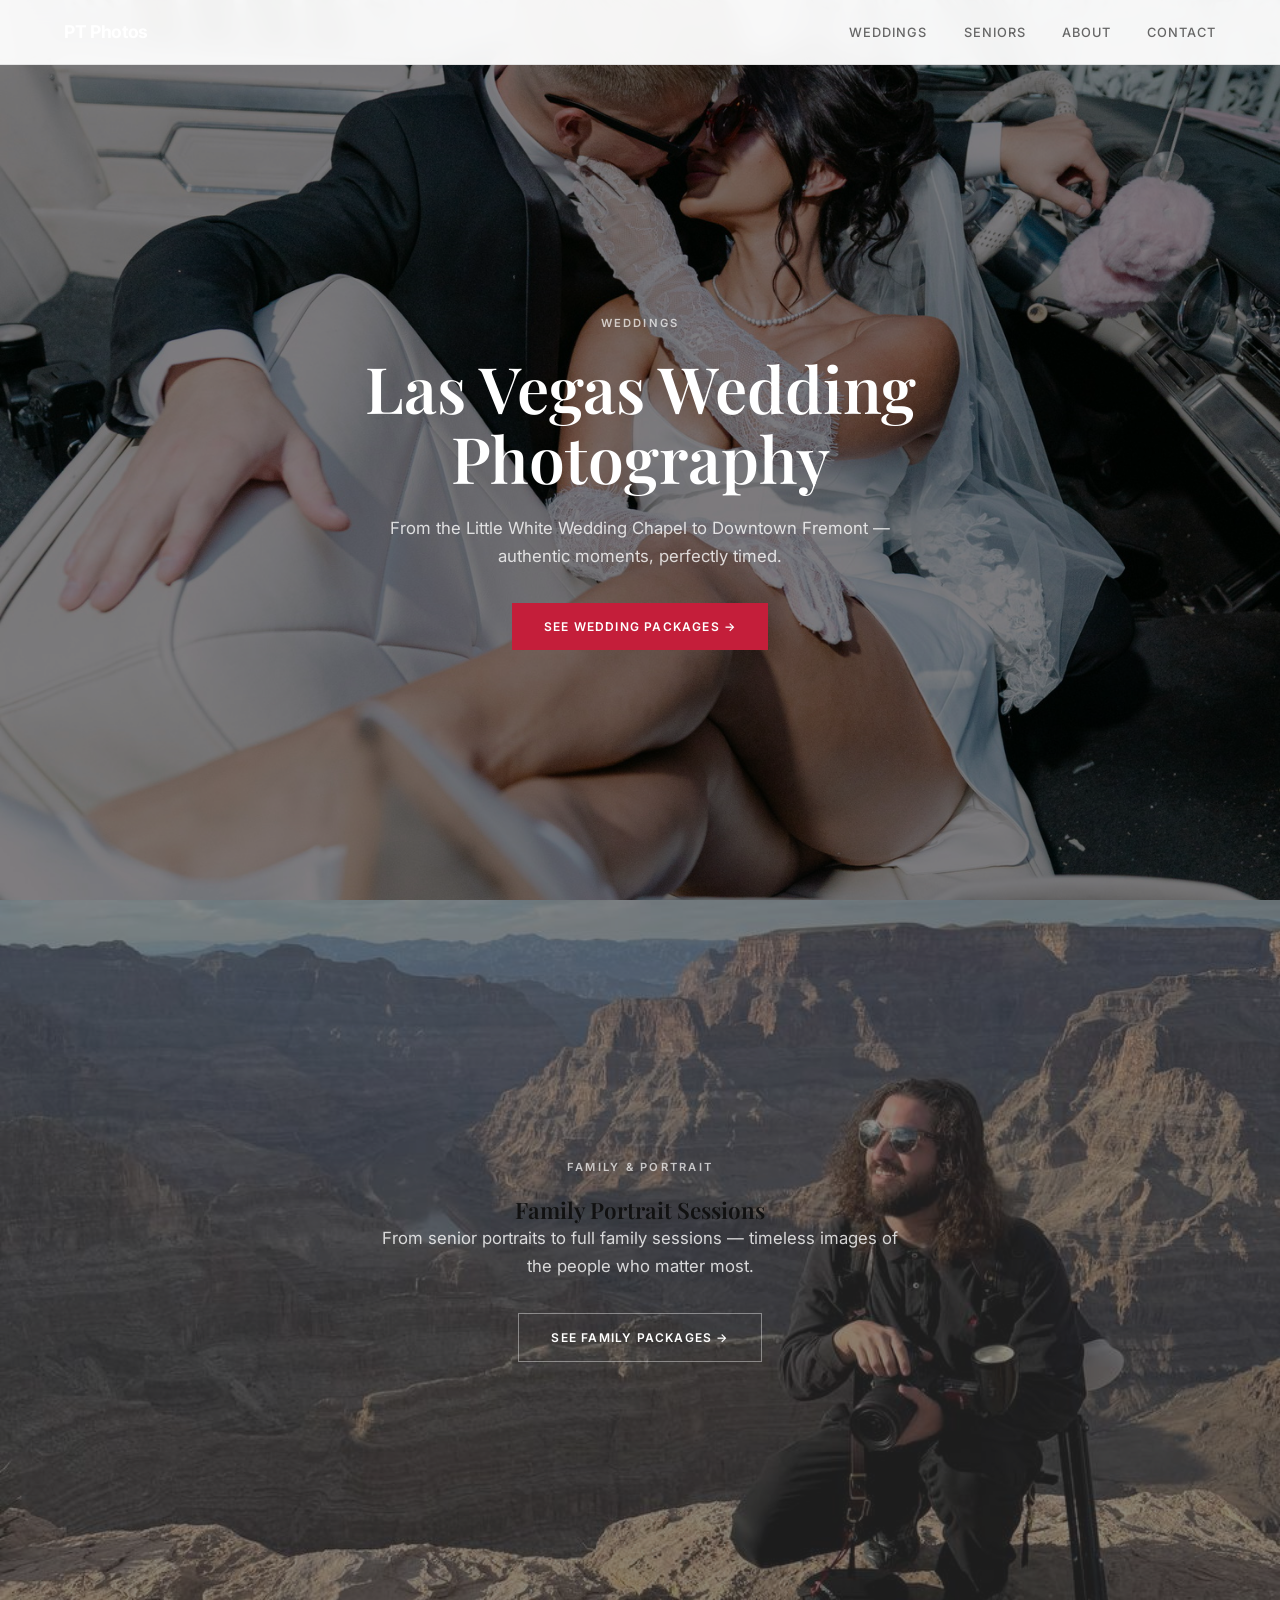
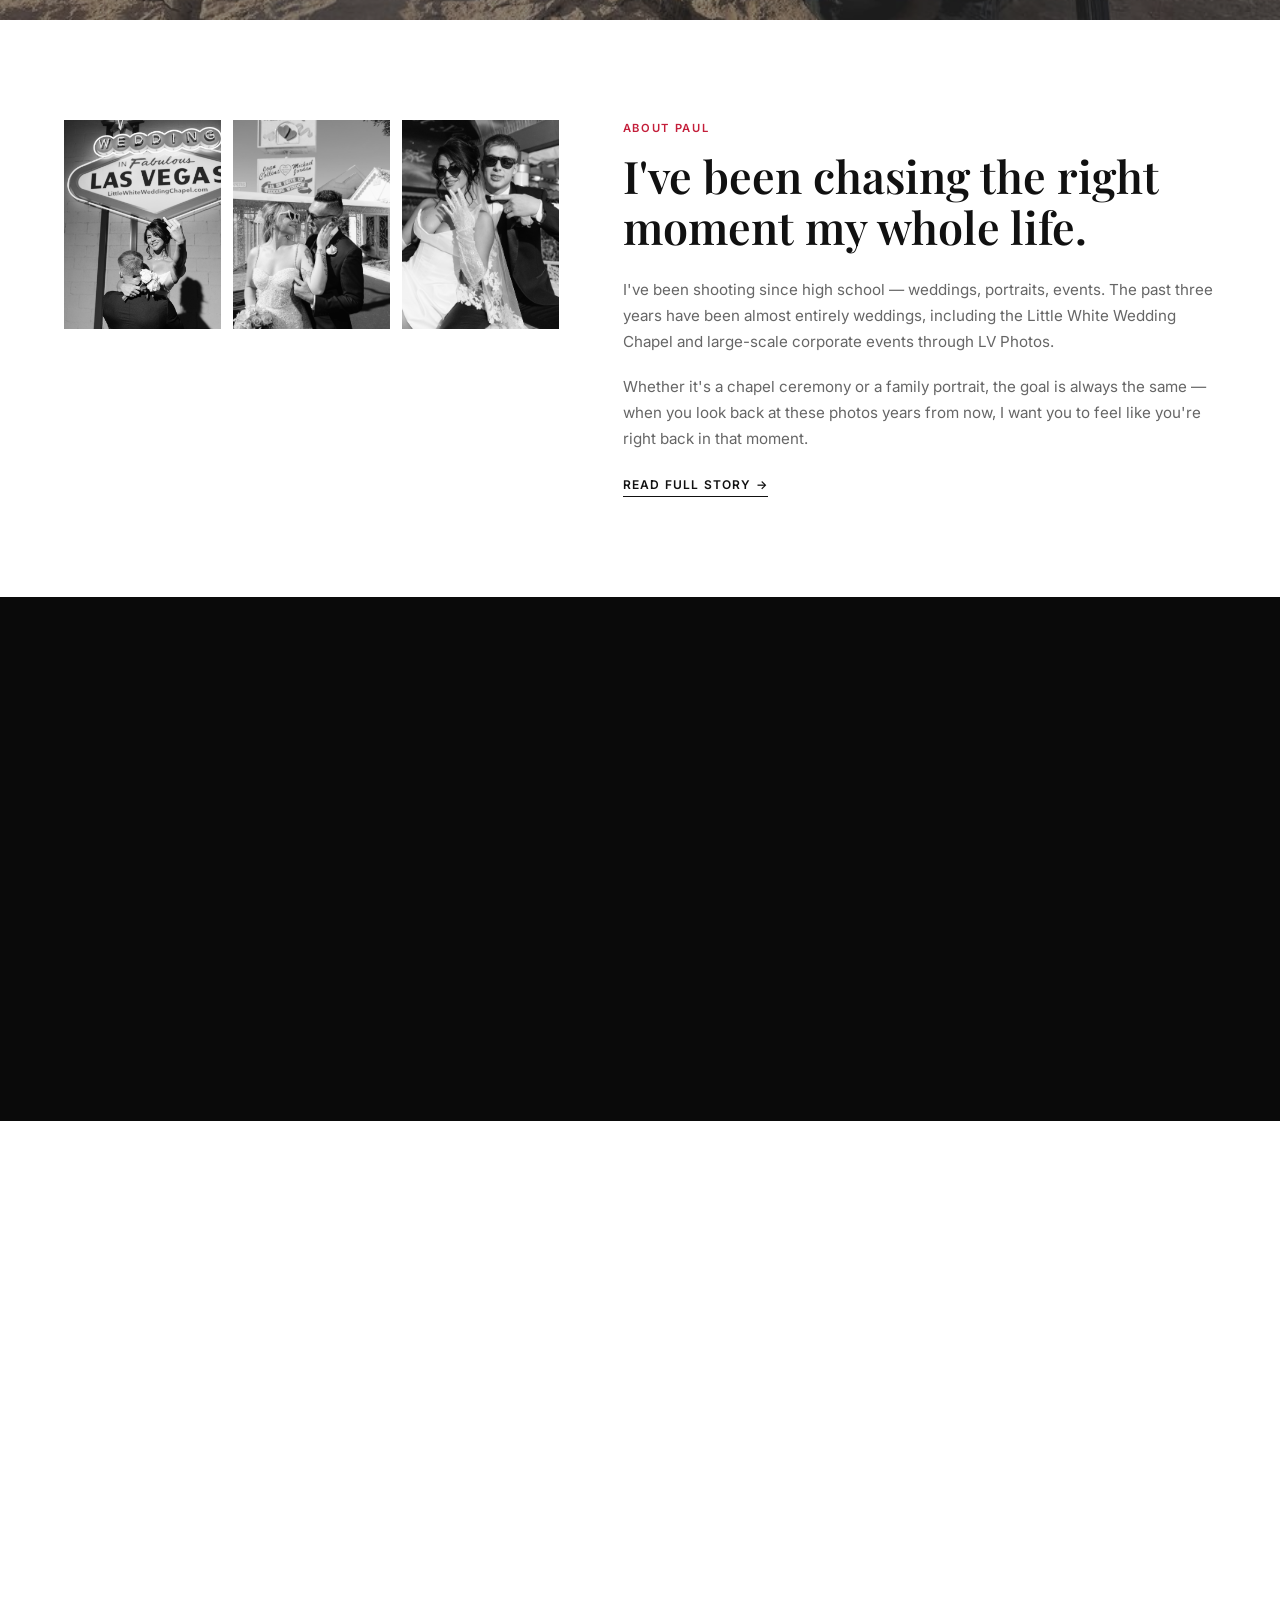
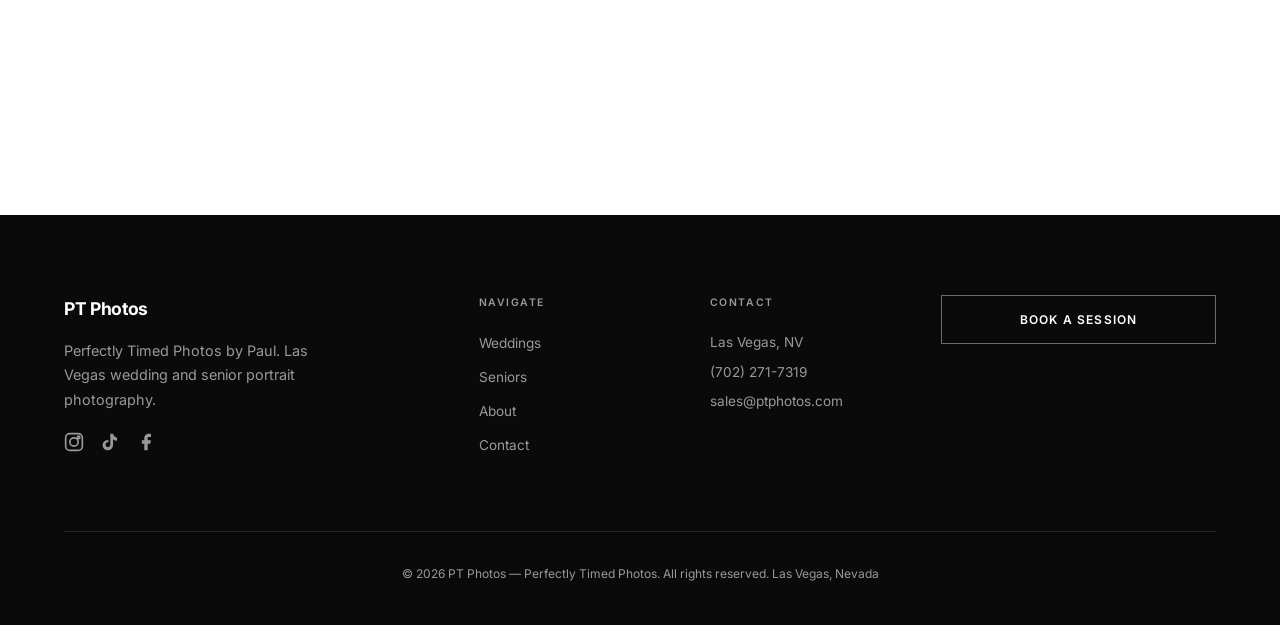
==== commit 9249bbf4: "Update index.html" ====
--- a/index.html
+++ b/index.html
@@ -131,7 +131,7 @@
         <div class="container">
             <div class="footer-grid">
                 <div class="footer-brand">
-                   <a href="index.html" class="logo">PT Photos</a>
+                   <a href="index.html" class="logo" style="color:#fff">PT Photos</a>
                     <p>Perfectly Timed Photos by Paul. Las Vegas wedding and senior portrait photography.</p>
                     <div class="social-links">
                         <a href="https://www.instagram.com/ptphotos.vegas" target="_blank" rel="noopener" aria-label="Instagram">
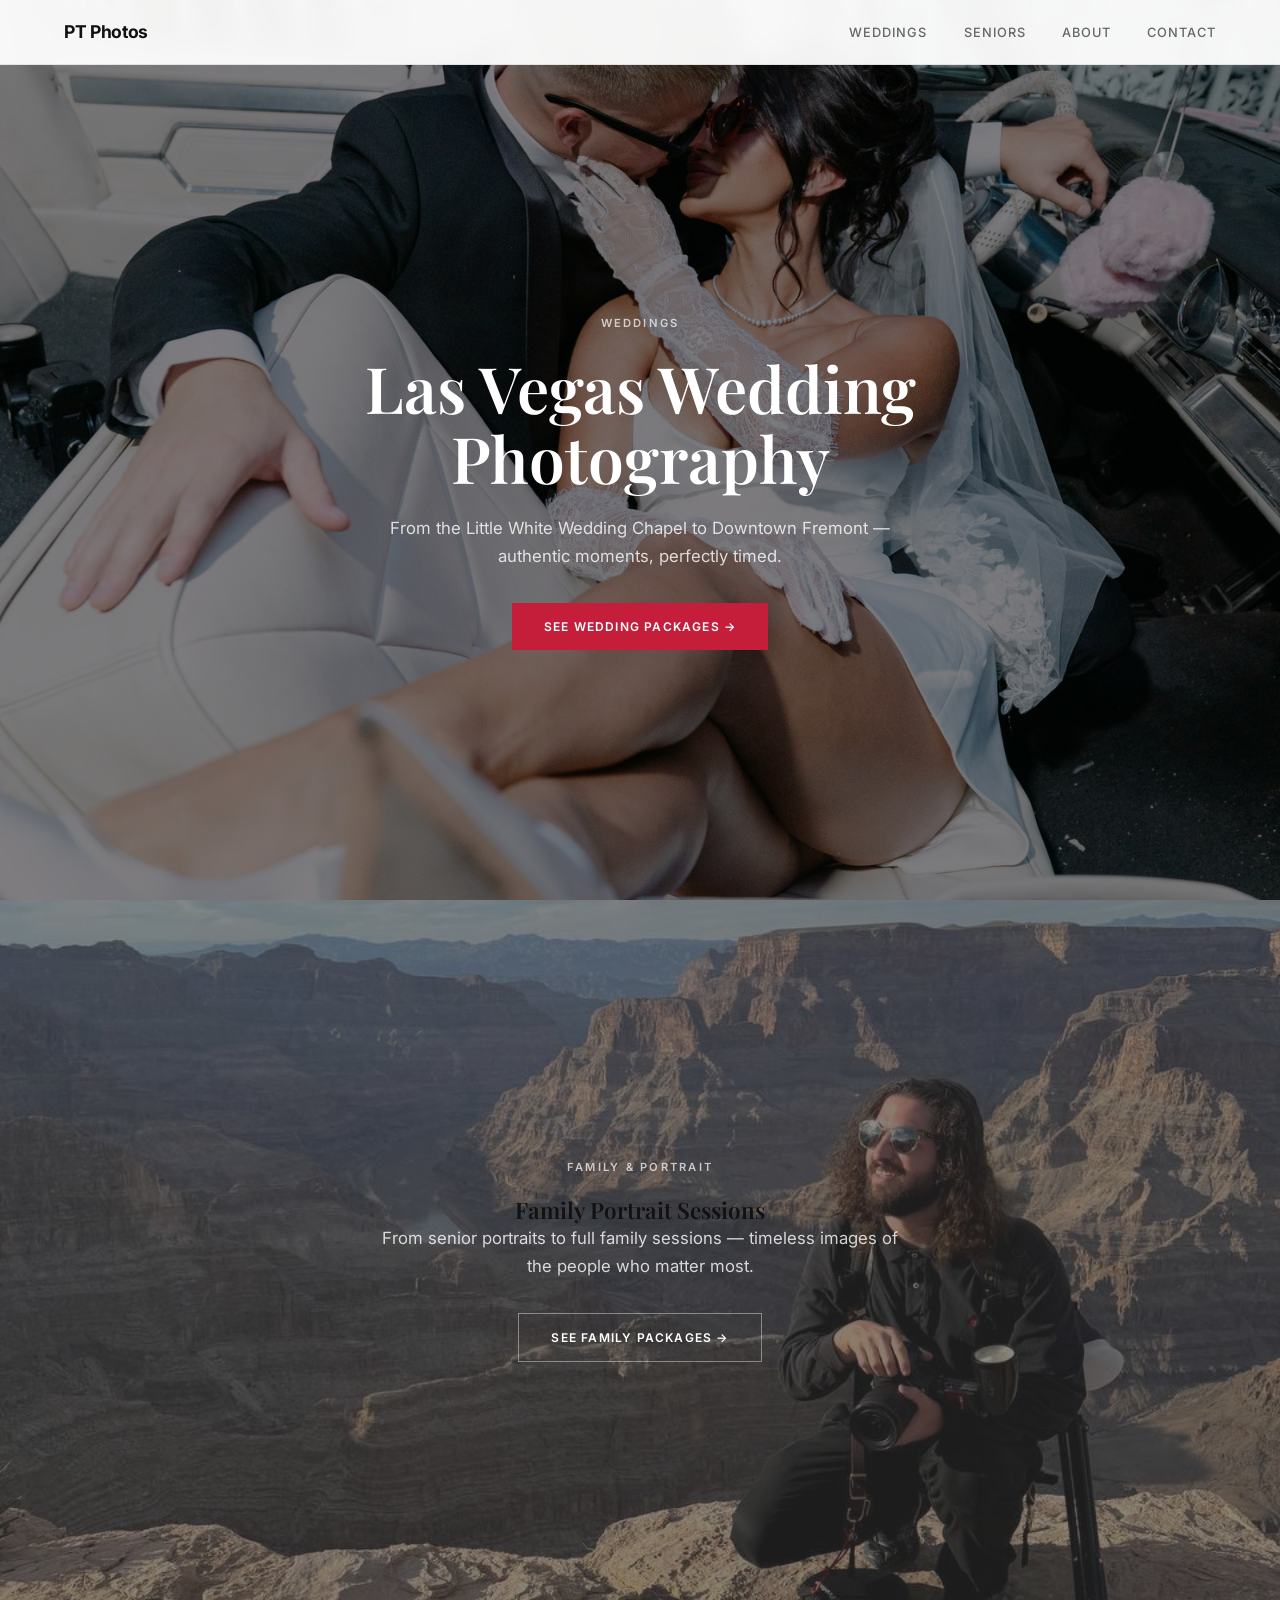
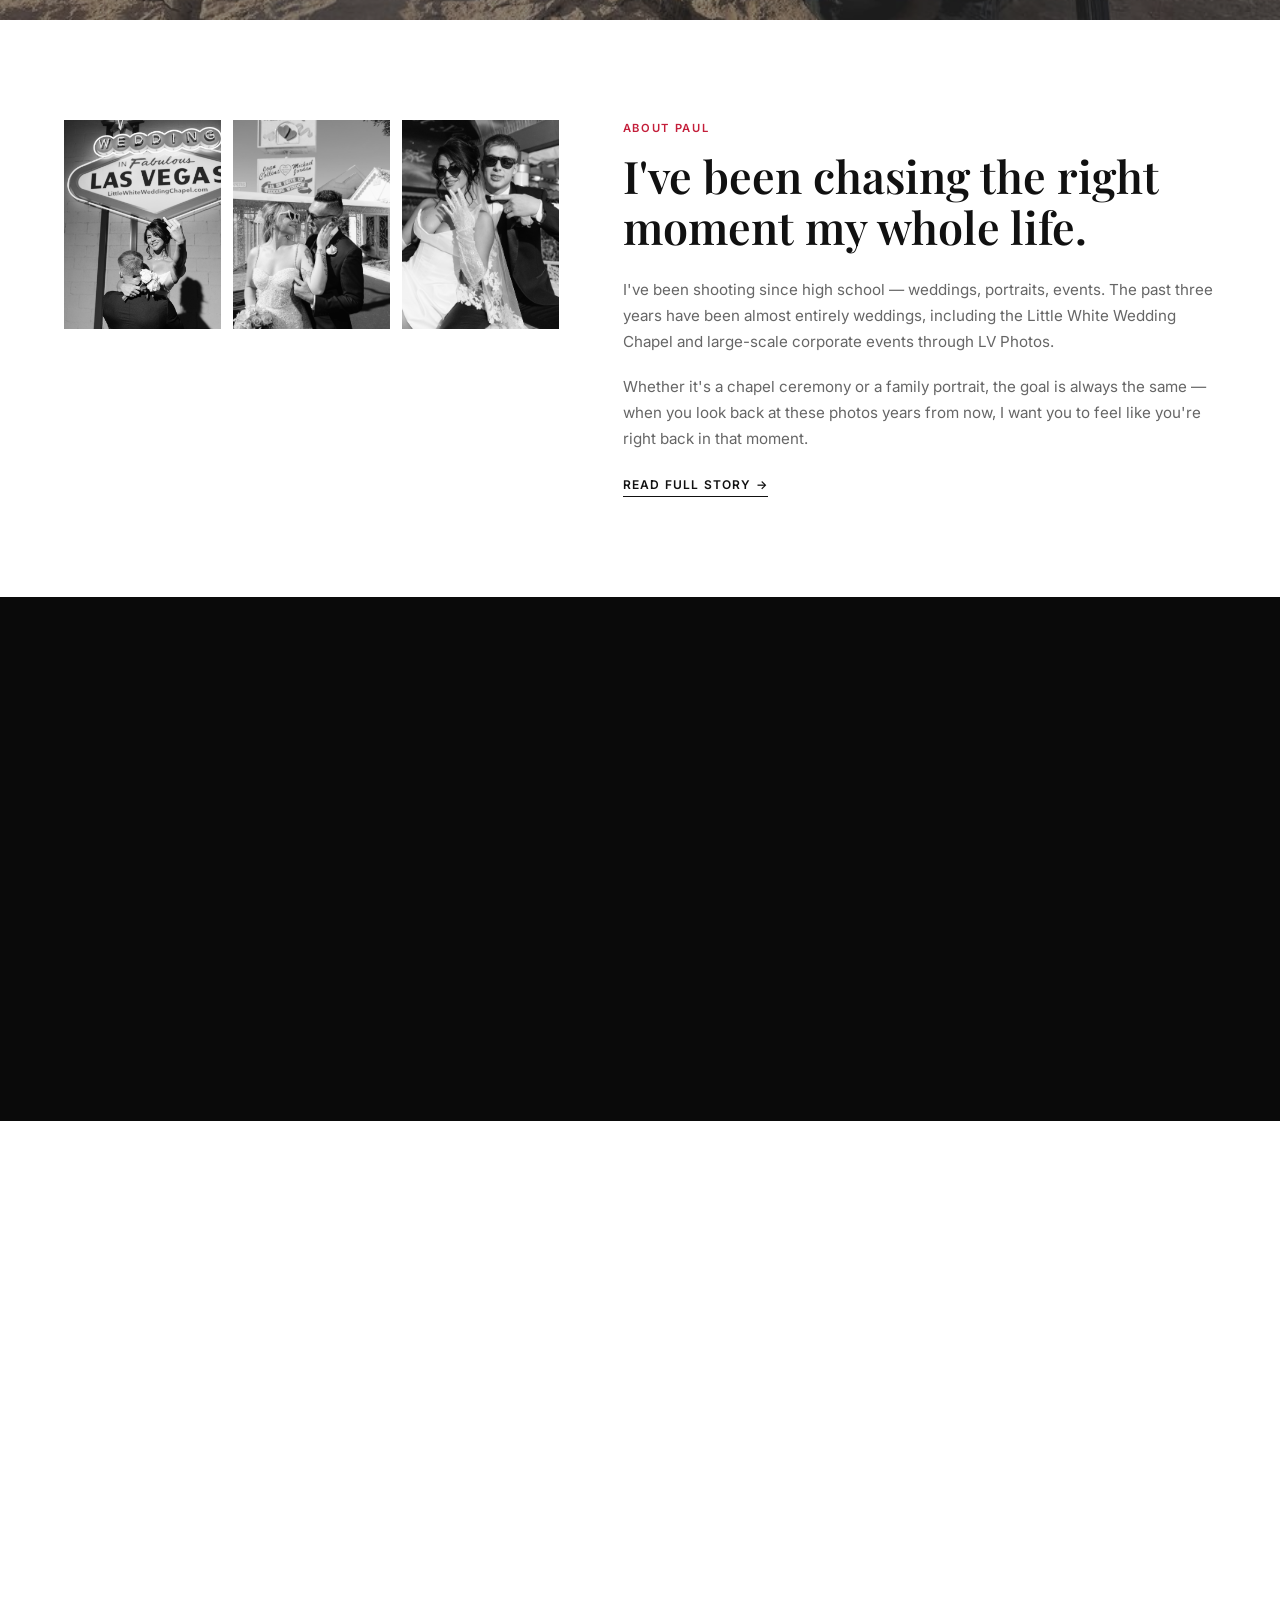
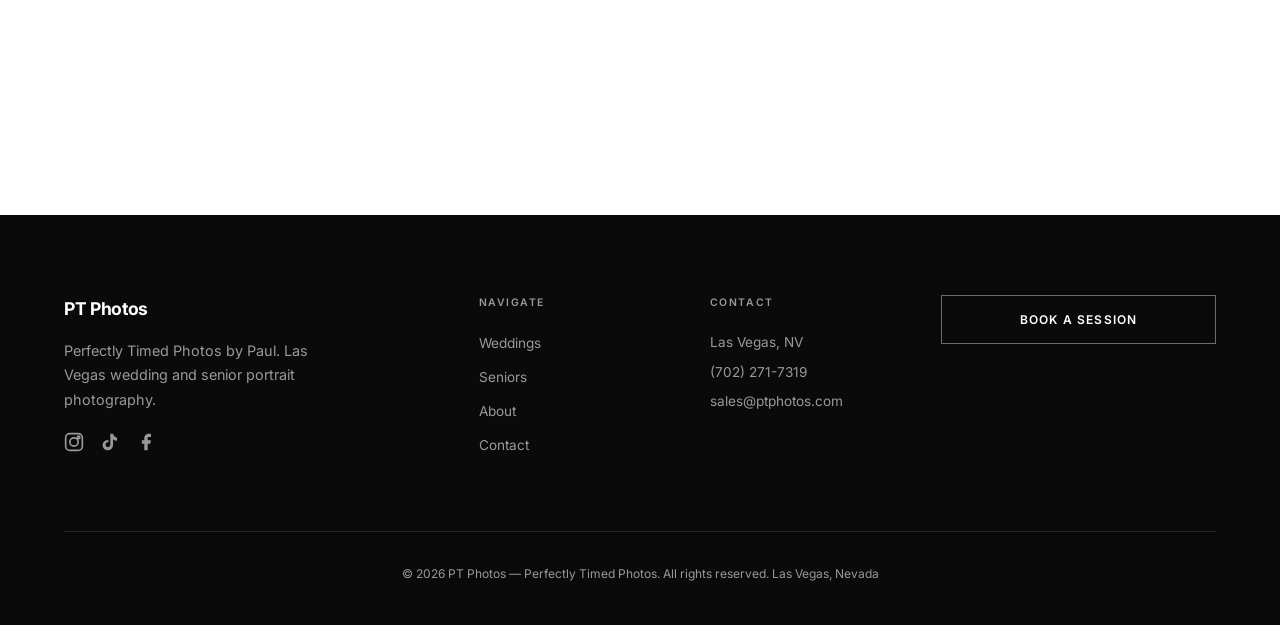
==== commit 96145ef9: "Update index.html" ====
--- a/index.html
+++ b/index.html
@@ -13,7 +13,7 @@
 
     <nav class="navbar" id="navbar">
         <div class="nav-container">
-          <a href="index.html" class="logo" style="color:#fff">PT Photos</a>
+          <a href="index.html" class="logo">PT Photos</a>
             <button class="nav-toggle" id="navToggle" aria-label="Menu">
                 <span></span>
                 <span></span>
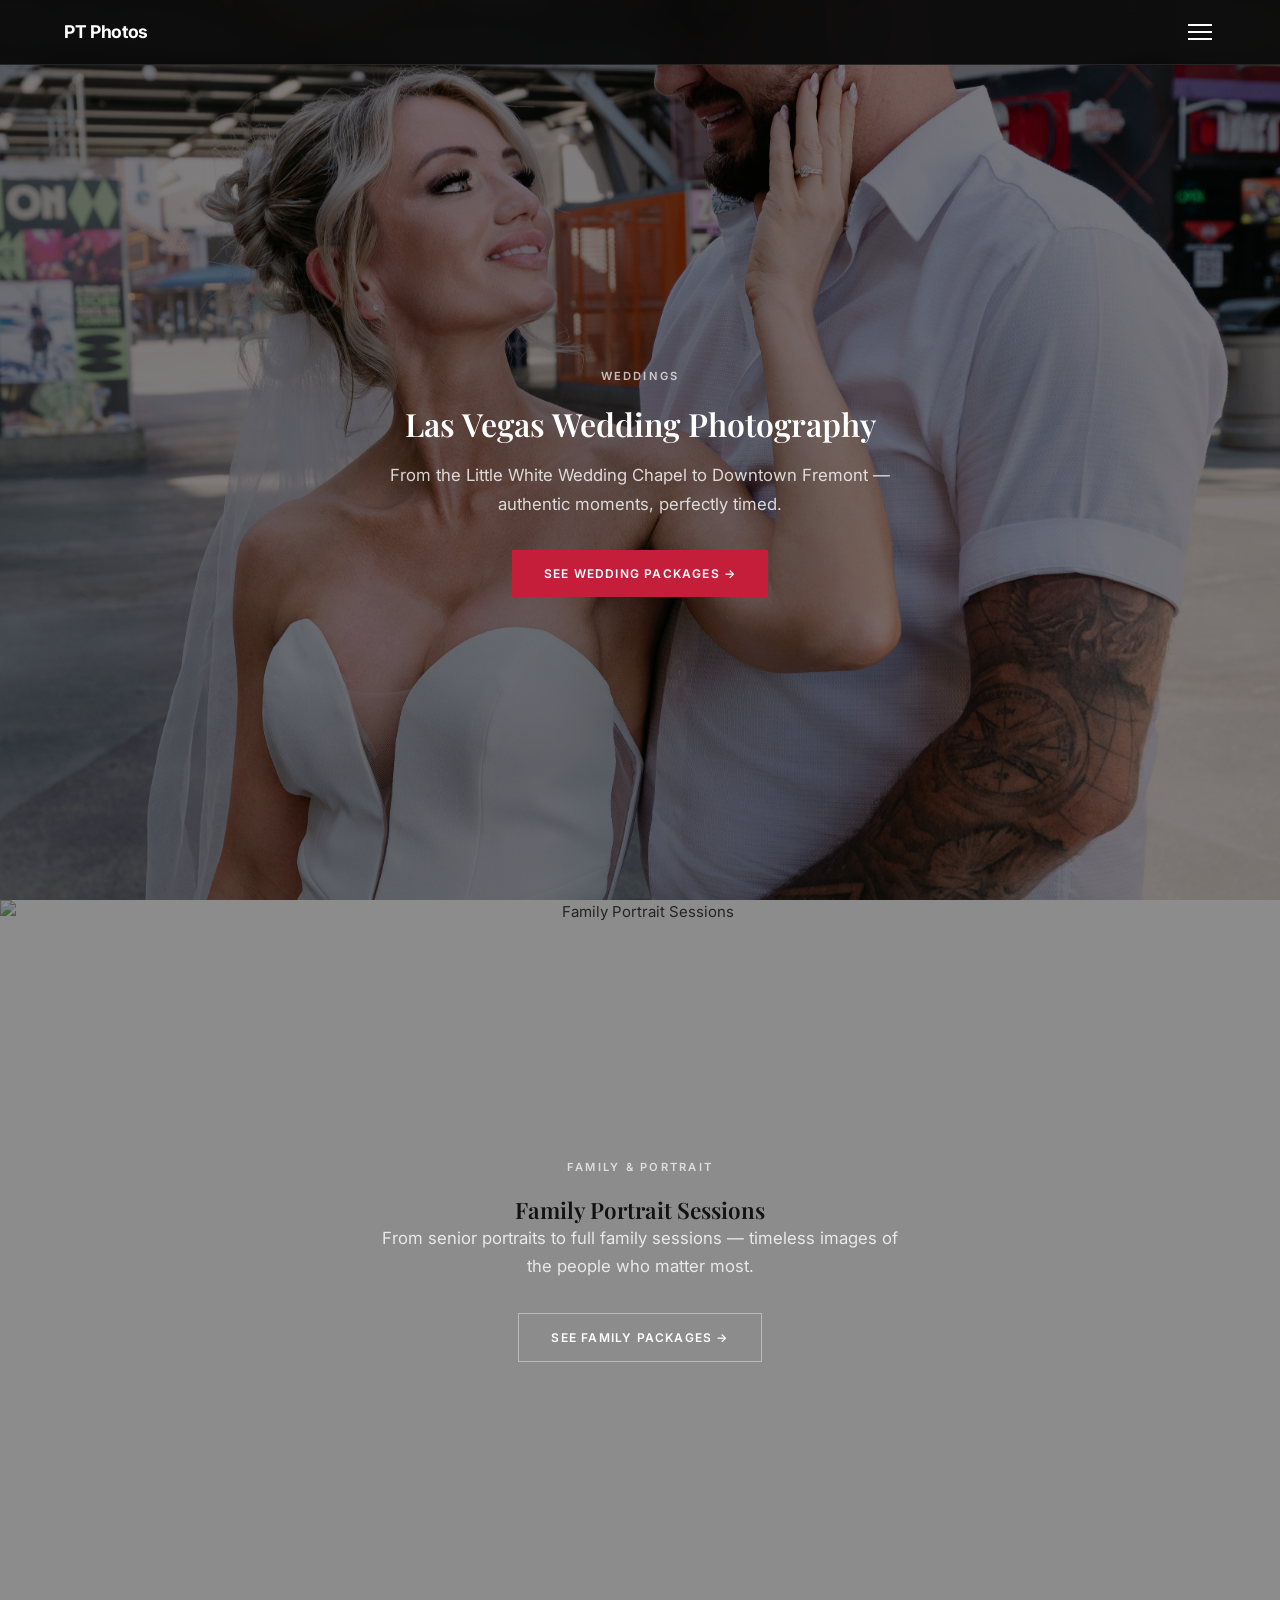
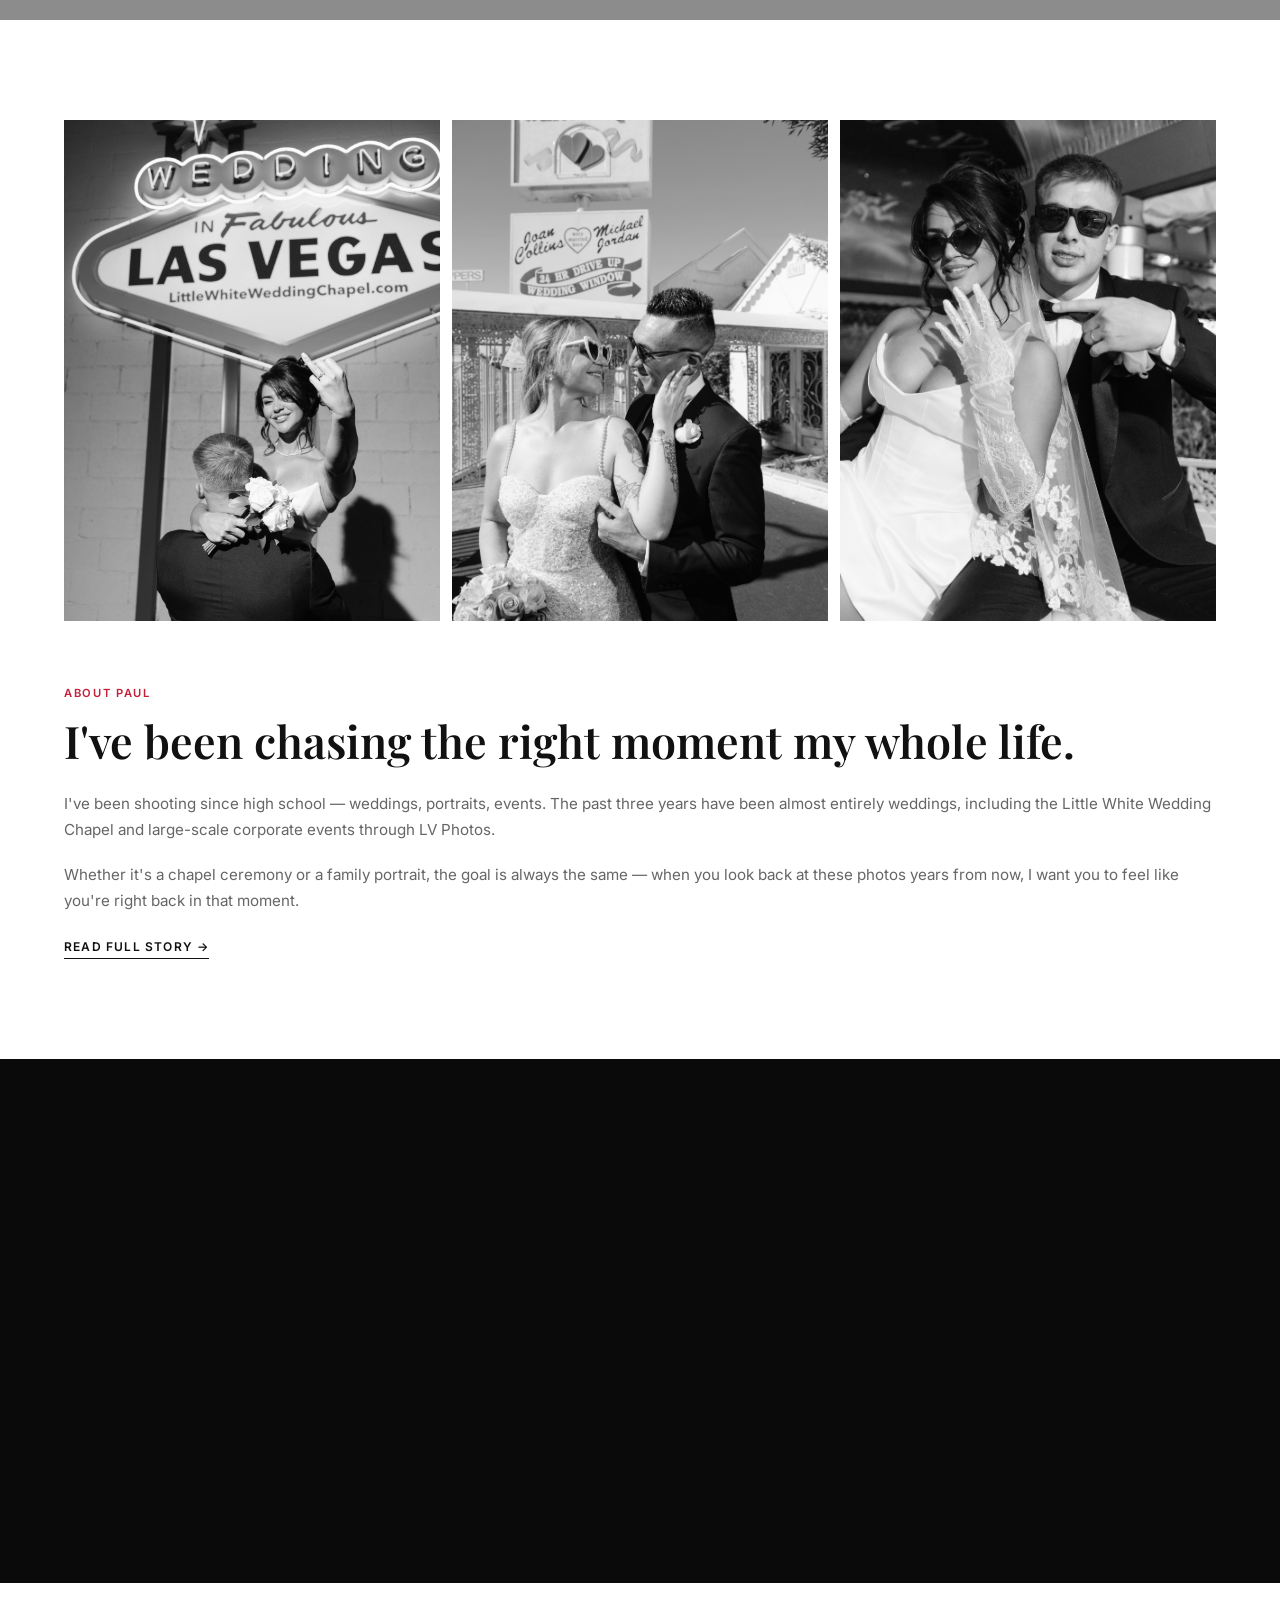
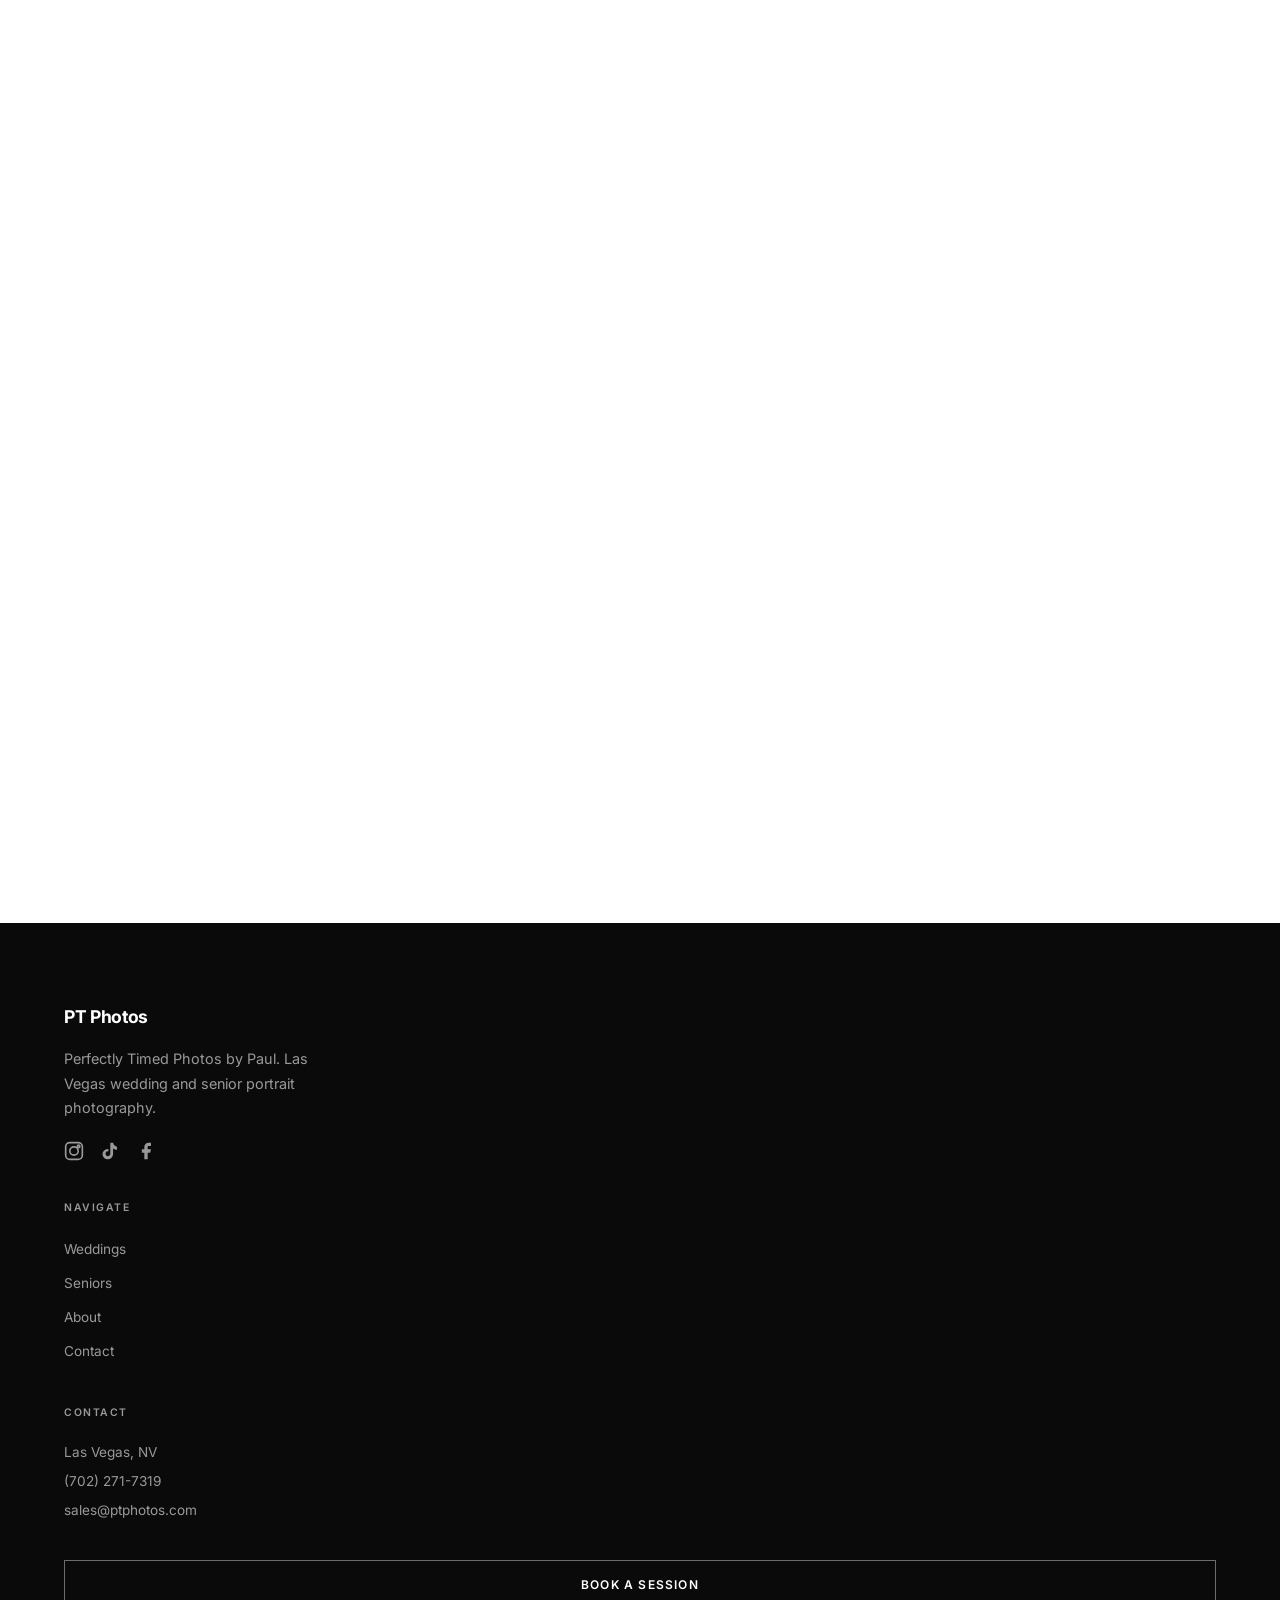
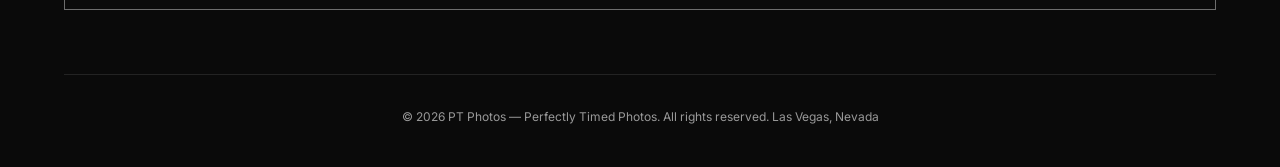
==== commit 0eb5301d: "Update index.html" ====
--- a/index.html
+++ b/index.html
@@ -45,7 +45,7 @@
     <!-- Family Portrait Sessions -->
     <section class="family-sessions">
         <div class="hero-bg">
-            <img src="photo2.JPG" alt="Family Portrait Sessions">
+            <img src="photo2.jpg" alt="Family Portrait Sessions">
         </div>
         <div class="hero-overlay"></div>
         <div class="hero-content">
--- a/styles.css
+++ b/styles.css
@@ -133,11 +133,12 @@
     position: fixed;
     top: 0; left: 0; right: 0;
     z-index: 1000;
-    background: rgba(255,255,255,0.95);
+    background: rgba(10,10,10,0.95);
     backdrop-filter: blur(10px);
-    border-bottom: 1px solid var(--border);
-    transition: var(--transition);
-}
+    border-bottom: 1px solid rgba(255,255,255,0.1);
+    transition: var(--transition);
+}
+
 
 .nav-container {
     max-width: 1200px;
@@ -148,18 +149,17 @@
     justify-content: space-between;
     height: 64px;
 }
-
 .logo {
-    display: flex;
-    align-items: center;
-    gap: 10px;
     font-family: var(--font-sans);
     font-size: 1.1rem;
     font-weight: 700;
-    color: var(--text);
+    color: #fff;
     text-decoration: none;
     letter-spacing: -0.02em;
-}
+    white-space: nowrap;
+}
+
+
 
 .logo-icon {
     width: 32px;
@@ -170,19 +170,34 @@
 .logo-icon svg {
     width: 100%; height: 100%;
     fill: none;
-    stroke: var(--text);
+    stroke: #fff;
     stroke-width: 2;
 }
 
+
 .nav-menu {
+    position: fixed;
+    top: 0;
+    right: -100%;
+    width: 70%;
+    max-width: 300px;
+    height: 100vh;
+    background: var(--bg-dark);
+    flex-direction: column;
+    padding: 80px 32px;
+    gap: 24px;
+    transition: var(--transition);
+    border-left: 1px solid rgba(255,255,255,0.1);
+    align-items: flex-start;
     display: flex;
     list-style: none;
-    gap: 36px;
-    align-items: center;
-}
+}
+
+.nav-menu.active { right: 0; }
+
 
 .nav-menu a {
-    color: var(--text-muted);
+    color: rgba(255,255,255,0.7);
     text-decoration: none;
     font-size: 0.8rem;
     font-weight: 500;
@@ -194,8 +209,9 @@
 
 .nav-menu a:hover,
 .nav-menu a.active {
-    color: var(--text);
-}
+    color: #fff;
+}
+
 
 .nav-menu a.active::after {
     content: '';
@@ -207,7 +223,7 @@
 }
 
 .nav-toggle {
-    display: none;
+    display: flex;
     flex-direction: column;
     gap: 5px;
     background: none;
@@ -221,9 +237,10 @@
     display: block;
     width: 24px;
     height: 2px;
-    background: var(--text);
-    transition: var(--transition);
-}
+    background: #fff;
+    transition: var(--transition);
+}
+
 
 /* ─── Hero ─── */
 .hero {
@@ -1072,24 +1089,8 @@
 }
 
 /* ─── Mobile Menu ─── */
-@media (max-width: 768px) {
-    .nav-menu {
-        position: fixed;
-        top: 0;
-        right: -100%;
-        width: 70%;
-        max-width: 300px;
-        height: 100vh;
-        background: #fff;
-        flex-direction: column;
-        padding: 80px 32px;
-        gap: 24px;
-        transition: var(--transition);
-        border-left: 1px solid var(--border);
-        align-items: flex-start;
-    }
-    .nav-menu.active { right: 0; }
-    .nav-toggle { display: flex; }
+@media (max-width: 768px)
+        
     .nav-toggle.active span:nth-child(1) { transform: rotate(45deg) translate(5px, 5px); }
     .nav-toggle.active span:nth-child(2) { opacity: 0; }
     .nav-toggle.active span:nth-child(3) { transform: rotate(-45deg) translate(5px, -5px); }
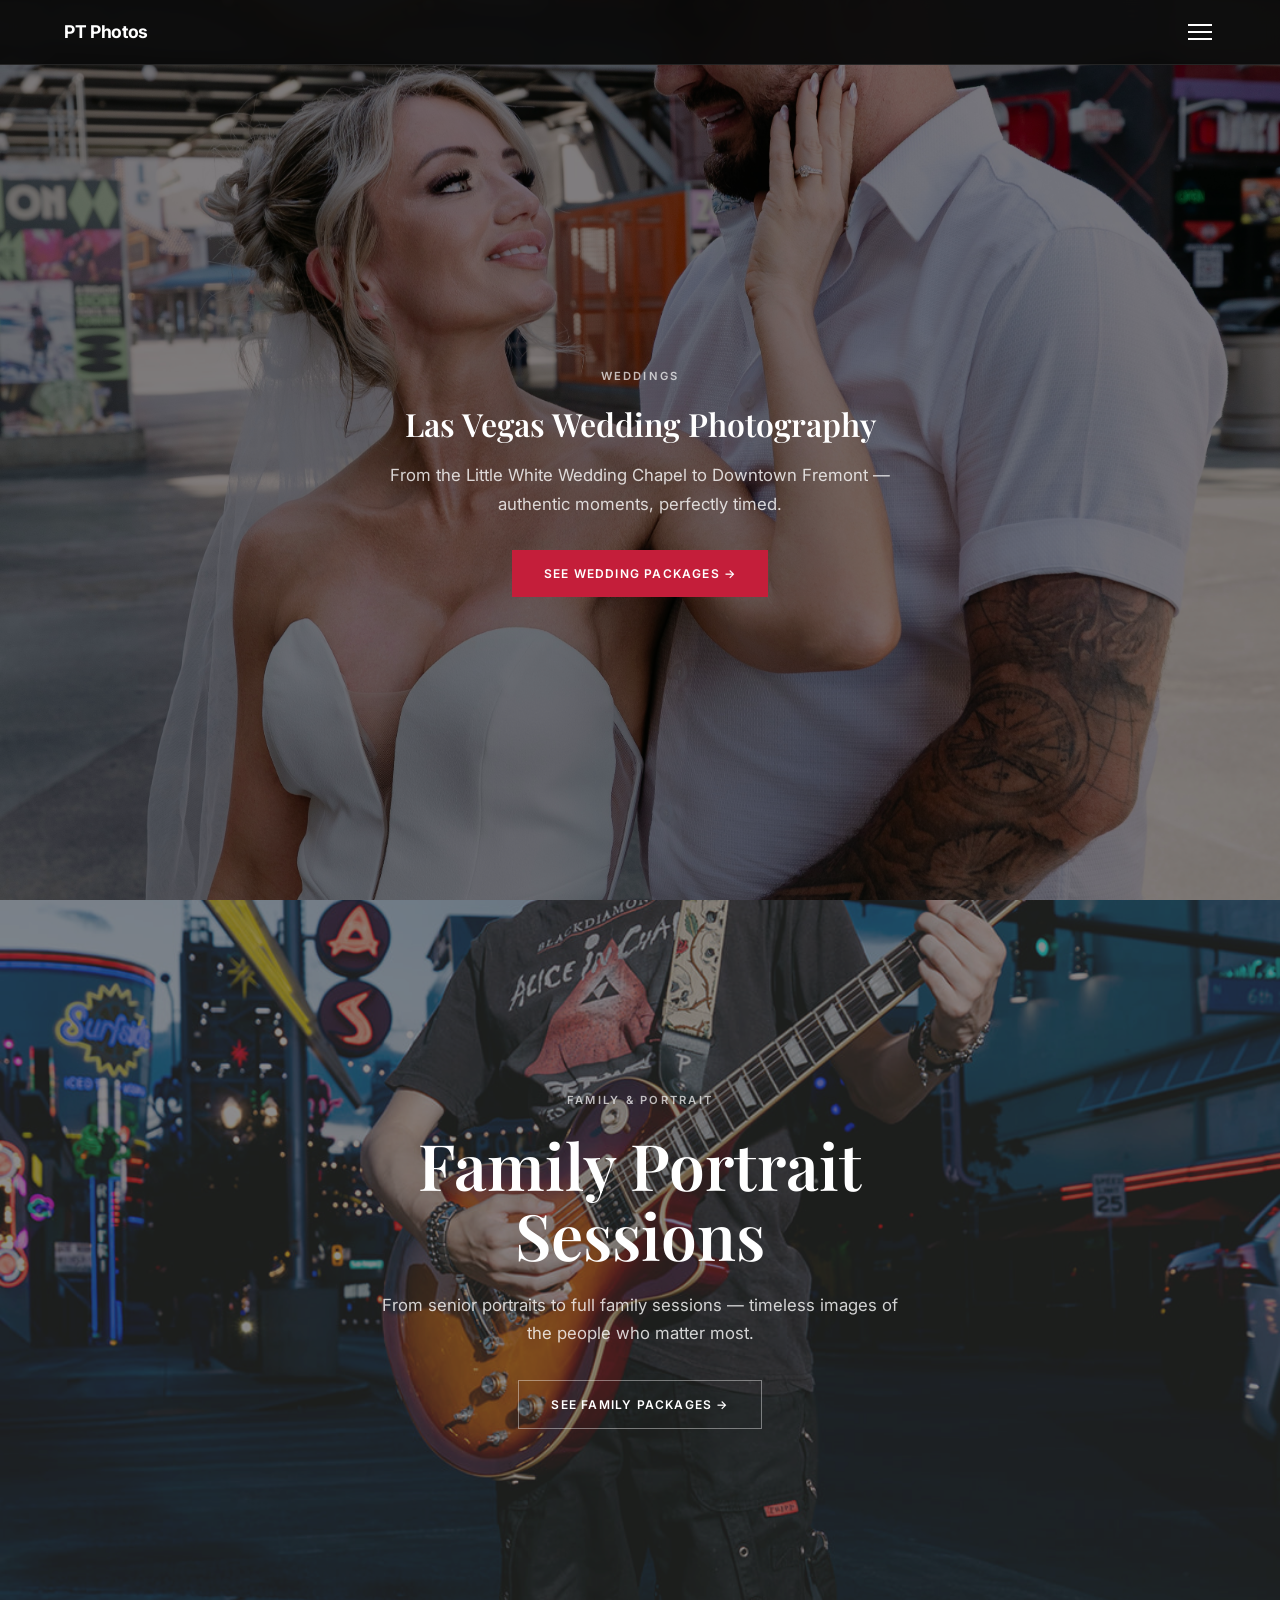
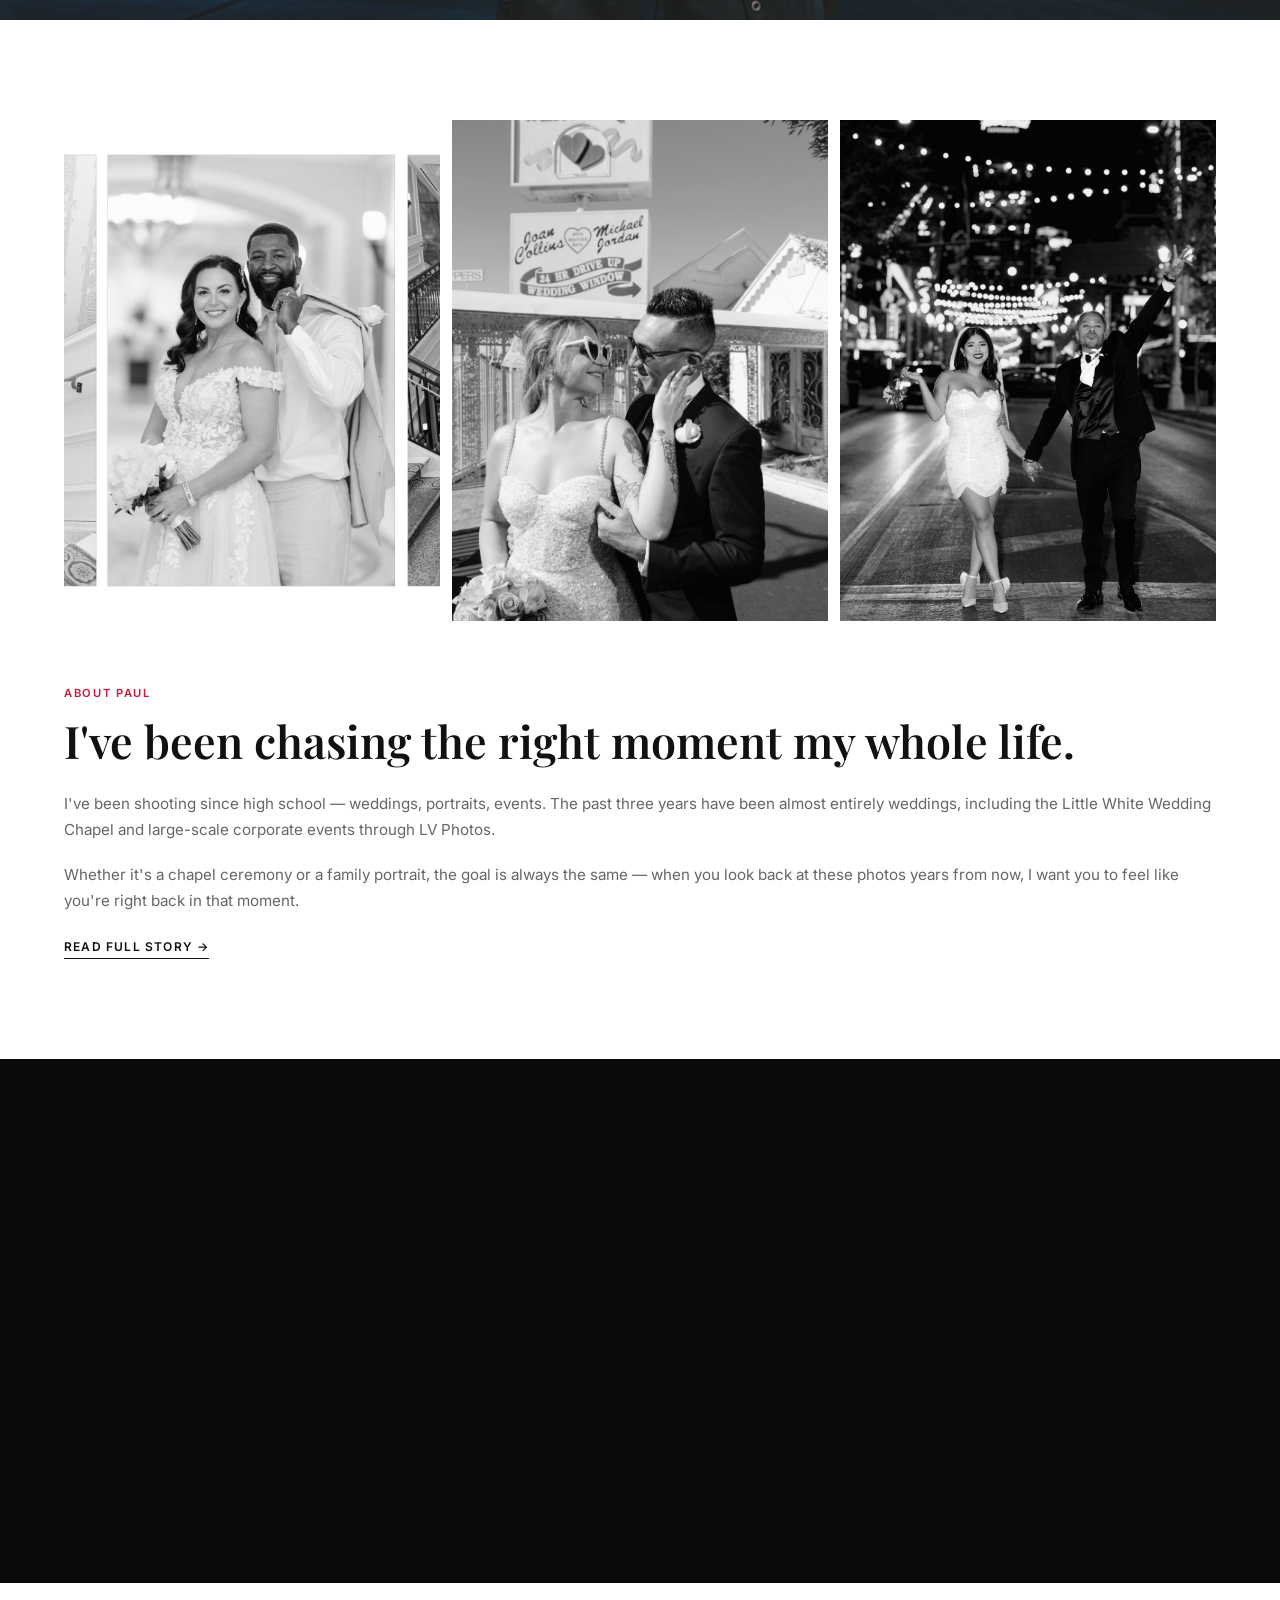
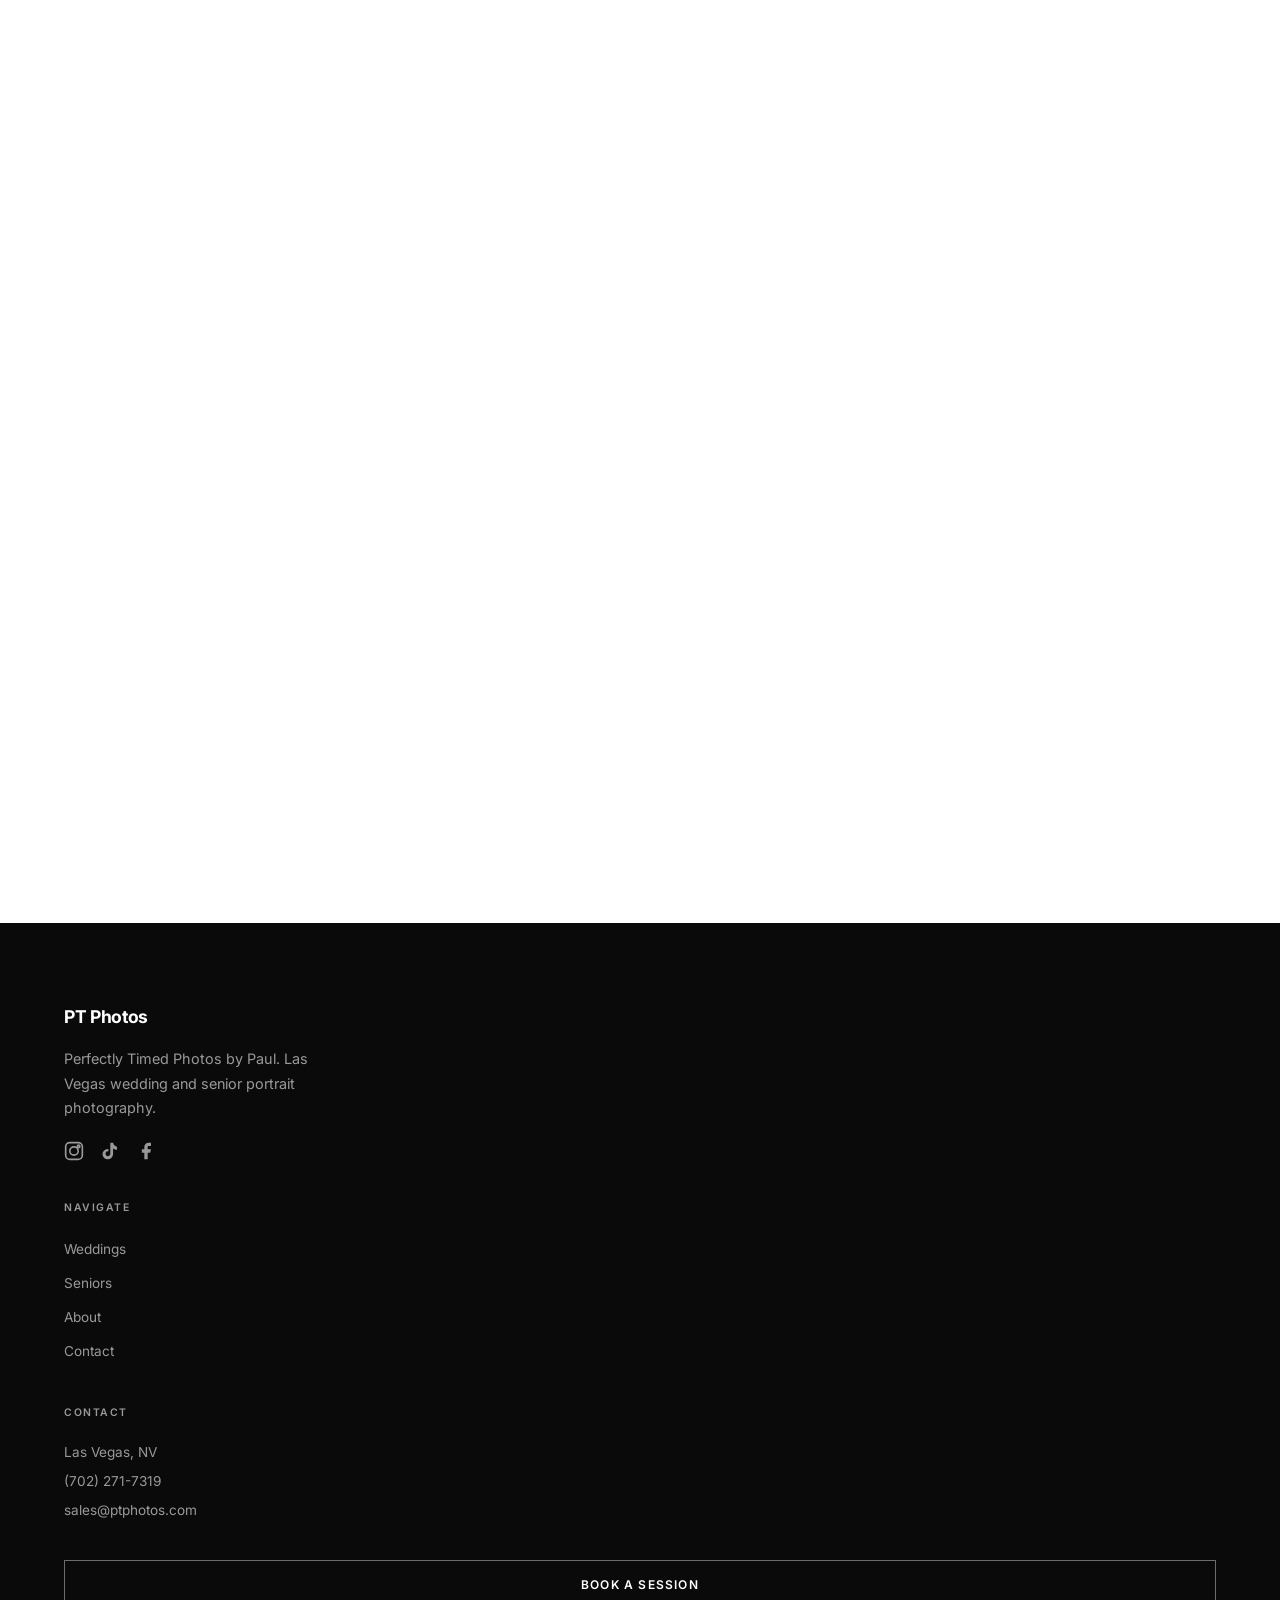
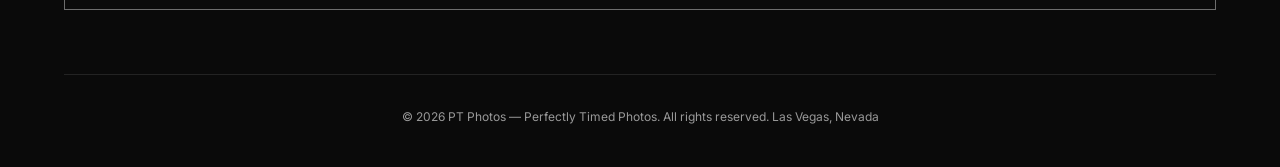
==== commit 3234c3df: "Update index.html" ====
--- a/index.html
+++ b/index.html
@@ -45,7 +45,7 @@
     <!-- Family Portrait Sessions -->
     <section class="family-sessions">
         <div class="hero-bg">
-            <img src="photo2.jpg" alt="Family Portrait Sessions">
+            <img src="photo2.JPG" alt="Family Portrait Sessions">
         </div>
         <div class="hero-overlay"></div>
         <div class="hero-content">
--- a/styles.css
+++ b/styles.css
@@ -289,7 +289,9 @@
     margin-bottom: 20px;
 }
 
-.hero h1 {
+.hero h1,
+.family-sessions h1,
+.page-header h1 {
     font-family: var(--font-serif);
     font-size: clamp(2.2rem, 5vw, 4rem);
     font-weight: 600;
@@ -297,6 +299,7 @@
     margin-bottom: 20px;
     line-height: 1.1;
 }
+
 
 .hero-desc {
     font-size: 1.05rem;
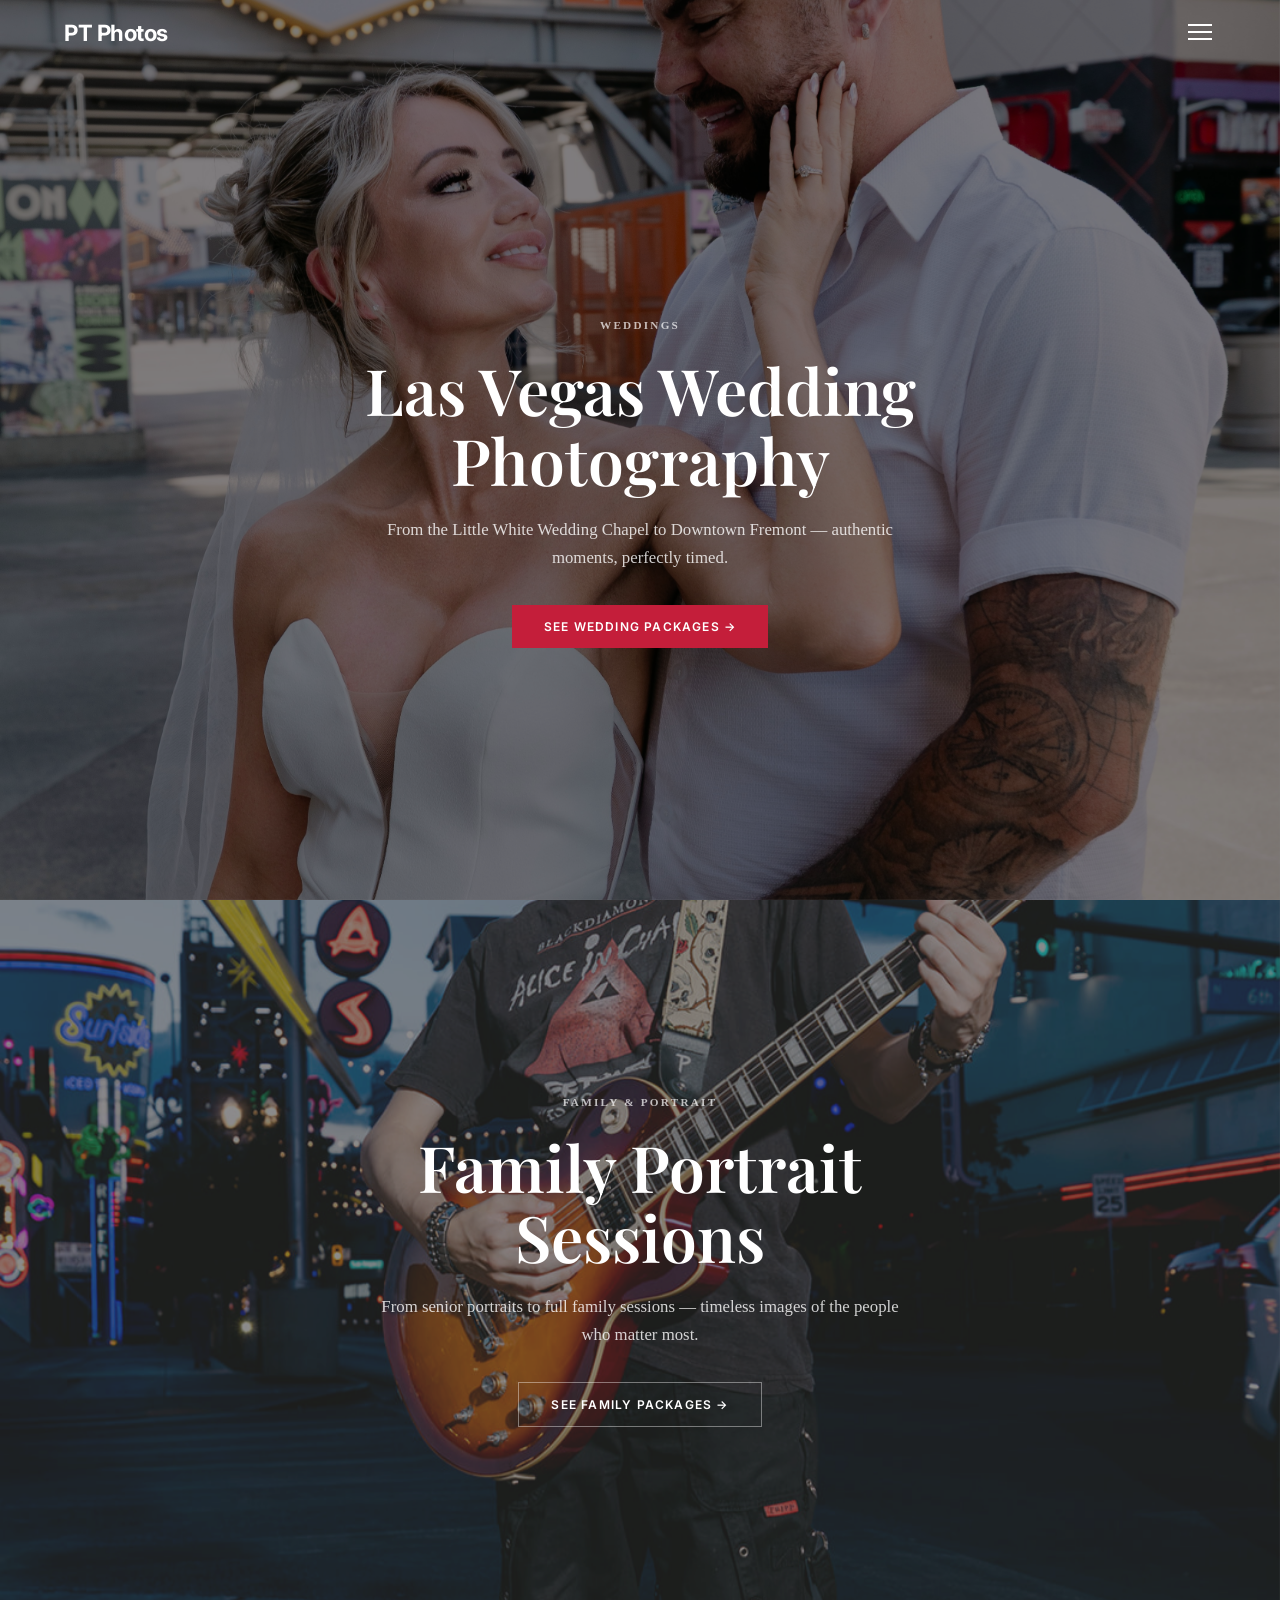
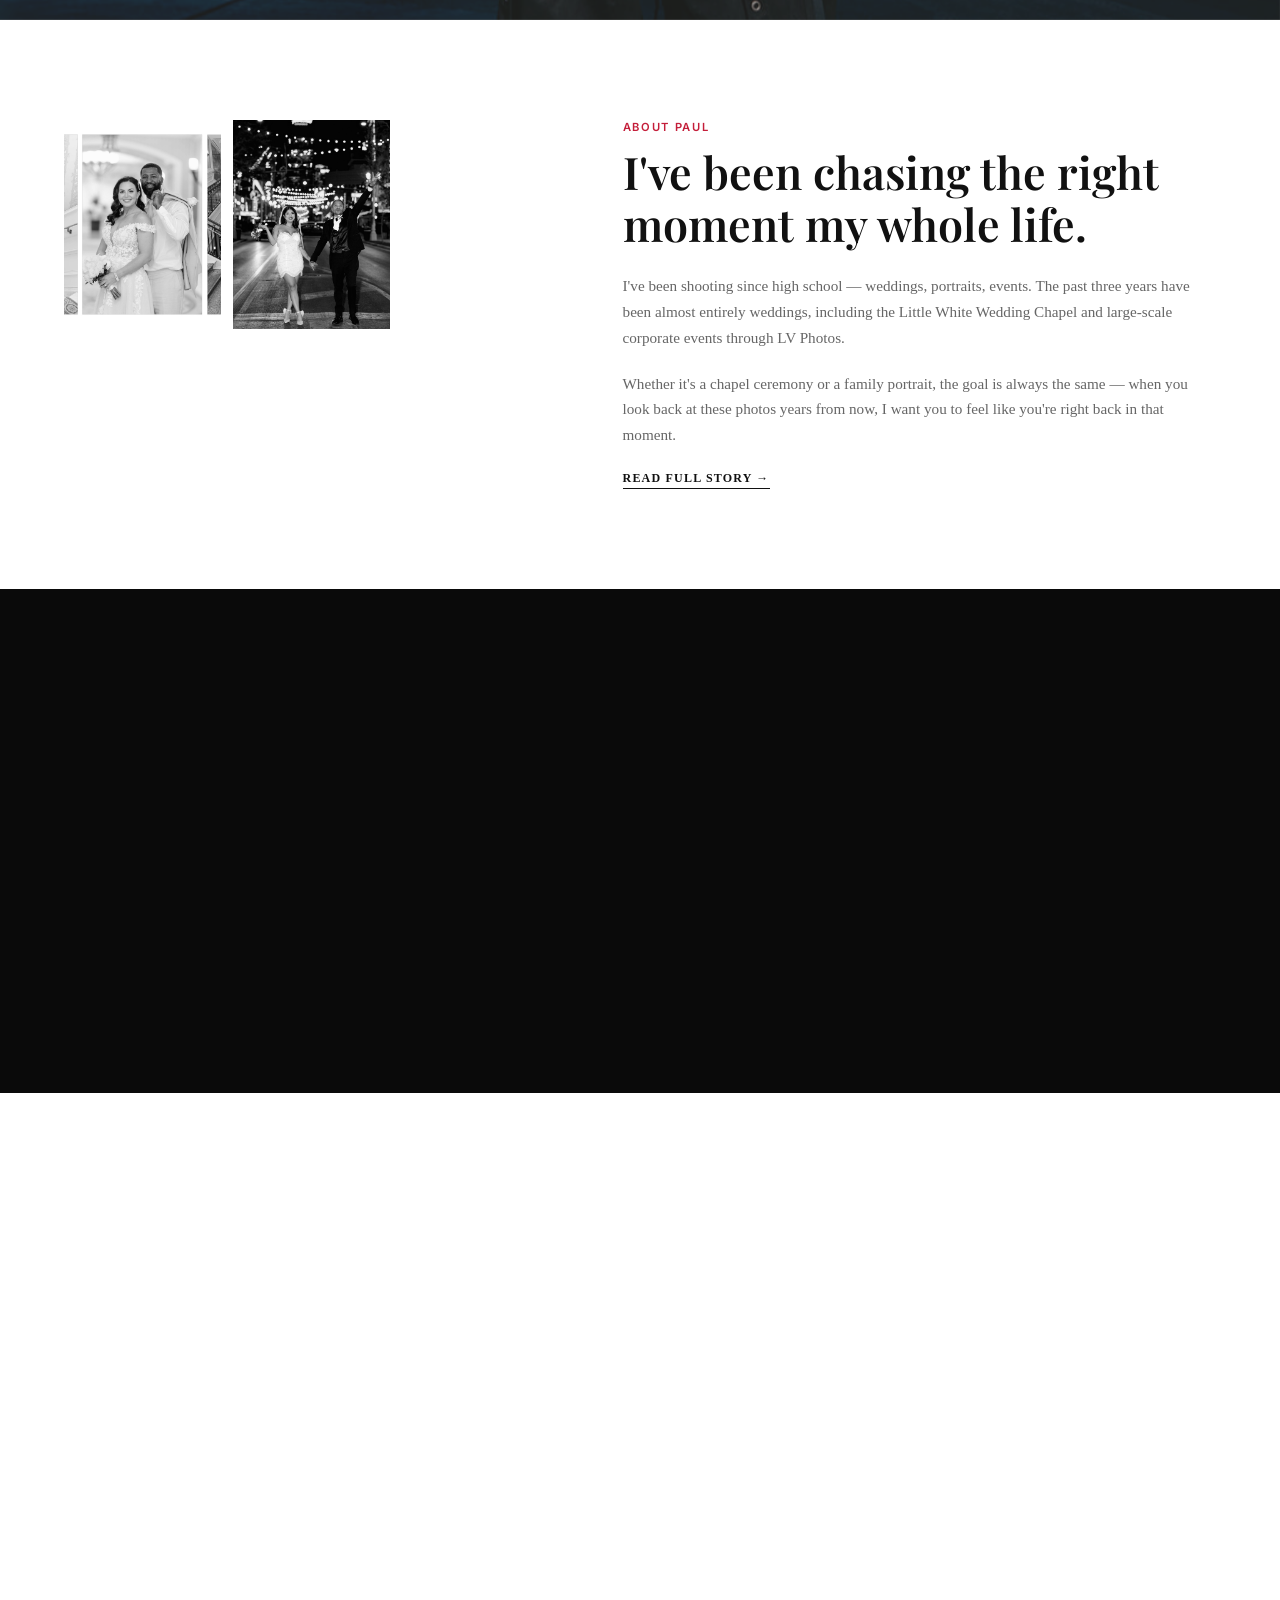
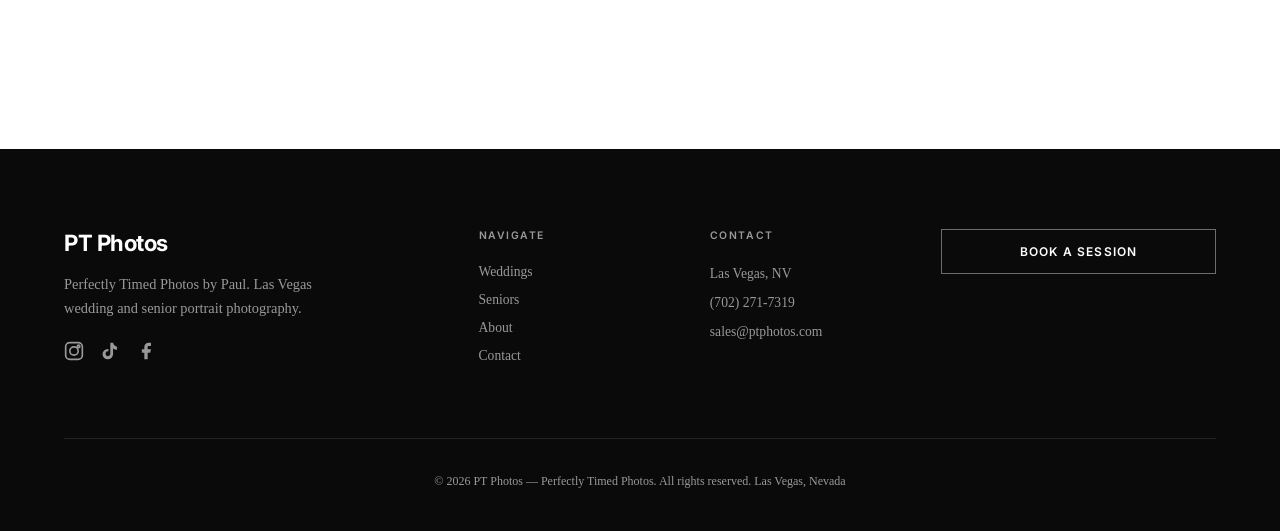
==== commit b96729ed: "Update index.html" ====
--- a/index.html
+++ b/index.html
@@ -62,7 +62,6 @@
             <div class="about-home-grid">
                 <div class="about-home-photos reveal">
                     <img src="photo3.JPG" alt="Wedding portrait">
-                    <img src="photo4.JPG" alt="Couple portrait">
                     <img src="photo5.JPG" alt="Chapel wedding">
                 </div>
                 <div class="about-home-text reveal">
--- a/styles.css
+++ b/styles.css
@@ -24,17 +24,6 @@
 
 * { margin: 0; padding: 0; box-sizing: border-box; }
 
-html { scroll-behavior: smooth; }
-
-body {
-    font-family: var(--font-sans);
-    background: var(--bg);
-    color: var(--text);
-    line-height: 1.6;
-    font-size: 15px;
-    -webkit-font-smoothing: antialiased;
-}
-
 .container {
     max-width: 1200px;
     margin: 0 auto;
@@ -133,11 +122,18 @@
     position: fixed;
     top: 0; left: 0; right: 0;
     z-index: 1000;
-    background: rgba(10,10,10,0.95);
-    backdrop-filter: blur(10px);
-    border-bottom: 1px solid rgba(255,255,255,0.1);
-    transition: var(--transition);
-}
+    background: transparent;
+    border-bottom: none;
+    transition: var(--transition);
+}
+
+.navbar.scrolled {
+    background: rgba(10,10,10,0.95) !important;
+    backdrop-filter: blur(10px) !important;
+    border-bottom: 1px solid rgba(255,255,255,0.1) !important;
+}
+
+
 
 
 .nav-container {
@@ -151,7 +147,7 @@
 }
 .logo {
     font-family: var(--font-sans);
-    font-size: 1.1rem;
+    font-size: 1.4rem;
     font-weight: 700;
     color: #fff;
     text-decoration: none;
@@ -246,24 +242,43 @@
 .hero {
     position: relative;
     min-height: 100vh;
+    min-height: 100dvh;      /* ← iOS фикс */
     display: flex;
     align-items: center;
     justify-content: center;
     text-align: center;
     overflow: hidden;
     padding-top: 64px;
-}
+    isolation: isolate;      /* ← новый stacking context */
+    touch-action: pan-y;     /* ← только вертикальный скролл */
+}
+
 
 .hero-bg {
     position: absolute;
     inset: 0;
     z-index: 0;
-}
+    transform: translateZ(0);   /* ← аппаратное ускорение */
+    will-change: transform;     /* ← фикс дергания */
+}
+
 
 .hero-bg img {
     width: 100%;
     height: 100%;
     object-fit: cover;
+    transform: translateZ(0);   /* ← iOS фикс */
+    will-change: transform;
+}
+
+/* === Мобильный фикс: фоновые картинки не двигаются при touch === */
+.hero-bg img,
+.family-sessions .hero-bg img,
+.page-header .hero-bg img {
+    touch-action: none;
+    pointer-events: none;
+    user-select: none;
+    -webkit-user-drag: none;
 }
 
 .hero-overlay {
@@ -320,12 +335,16 @@
 .family-sessions {
     position: relative;
     min-height: 80vh;
+    min-height: 80dvh;       /* ← iOS фикс */
     display: flex;
     align-items: center;
     justify-content: center;
     text-align: center;
     overflow: hidden;
-}
+    isolation: isolate;
+    touch-action: pan-y;
+}
+
 
 .family-sessions .hero-bg img {
     opacity: 0.8;
@@ -594,13 +613,17 @@
 .page-header {
     position: relative;
     min-height: 90vh;
+    min-height: 90dvh;       /* ← iOS фикс */
     display: flex;
     align-items: center;
     justify-content: center;
     text-align: center;
     overflow: hidden;
     padding-top: 64px;
-}
+    isolation: isolate;
+    touch-action: pan-y;
+}
+
 
 .page-header .hero-content {
     max-width: 640px;
@@ -925,15 +948,23 @@
 
 .seniors-gallery {
     display: grid;
-    grid-template-columns: repeat(2, 1fr);
+    grid-template-columns: repeat(4, 1fr);
     gap: 12px;
 }
 
 .seniors-gallery img {
     width: 100%;
+    height: 100%;
     aspect-ratio: 1;
     object-fit: cover;
-}
+    border-radius: 8px;
+}
+
+.seniors-gallery img.wide {
+    grid-column: 2 / span 2;
+    aspect-ratio: 2 / 1;
+}
+
 
 /* ─── Process ─── */
 .process-section {
@@ -1092,8 +1123,7 @@
 }
 
 /* ─── Mobile Menu ─── */
-@media (max-width: 768px)
-        
+@media (max-width: 768px) {
     .nav-toggle.active span:nth-child(1) { transform: rotate(45deg) translate(5px, 5px); }
     .nav-toggle.active span:nth-child(2) { opacity: 0; }
     .nav-toggle.active span:nth-child(3) { transform: rotate(-45deg) translate(5px, -5px); }
@@ -1103,7 +1133,7 @@
     .seniors-about-grid {
         grid-template-columns: 1fr;
     }
-    
+
     .stats-grid,
     .packages-grid,
     .process-grid,
@@ -1119,6 +1149,13 @@
     .form-row { grid-template-columns: 1fr; }
     
     .hero h1 { font-size: 2rem; }
+
+    .seniors-gallery {
+        grid-template-columns: repeat(2, 1fr);
+    }
+    .seniors-gallery img.wide {
+        grid-column: span 2;
+    }
 }
 
 @media (max-width: 1024px) {
@@ -1130,6 +1167,7 @@
     .about-home-photos { grid-template-columns: 1fr; }
     .about-home-photos img { aspect-ratio: 16/9; }
 }
+
 
 /* ─── Scroll Reveal ─── */
 .reveal {
